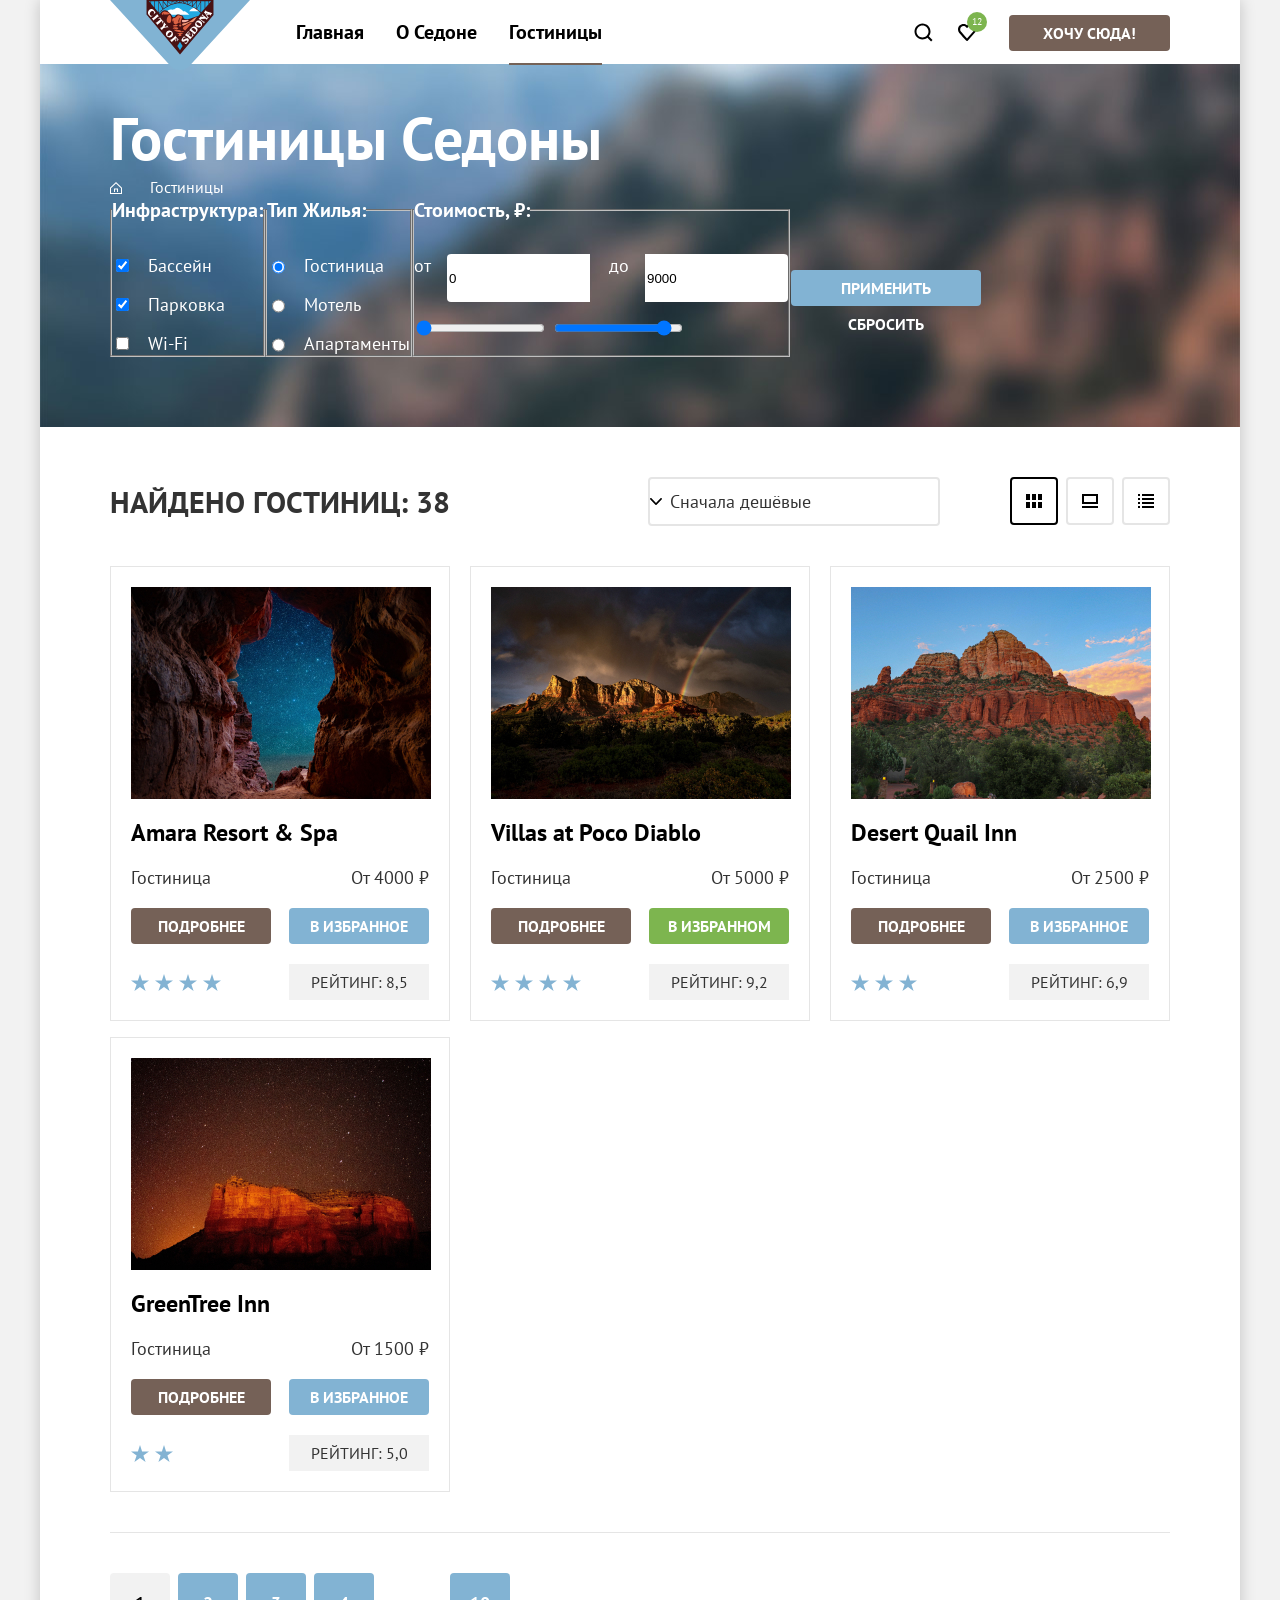
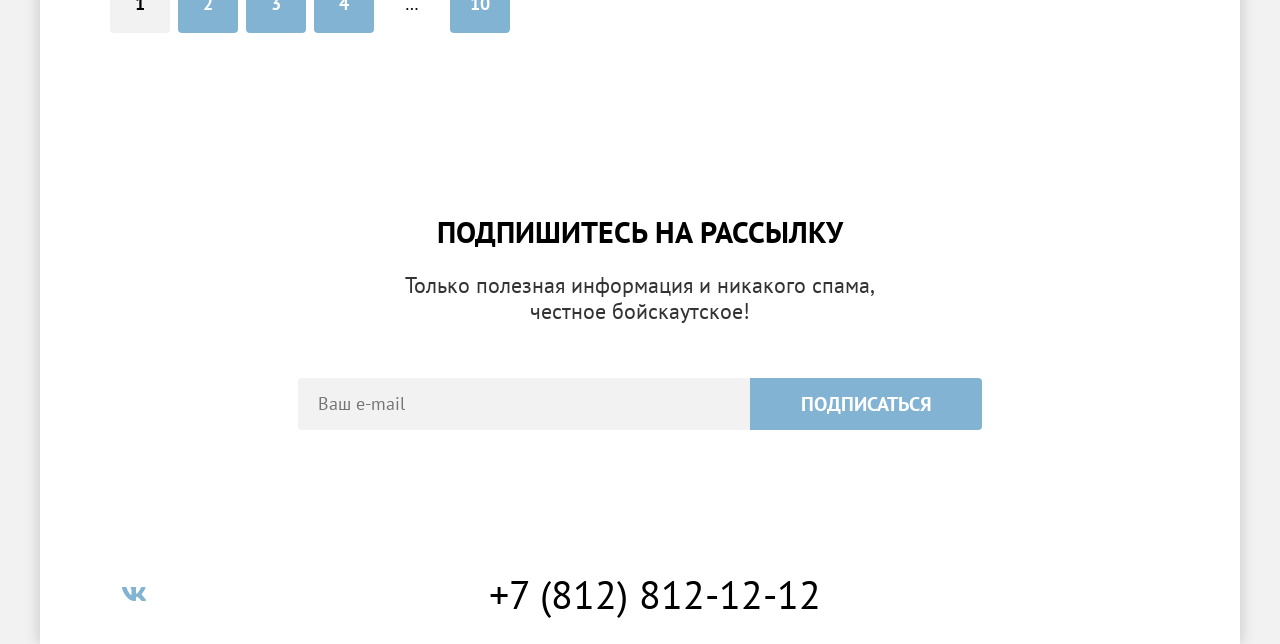
==== catalog.html @ 5dfb8a7b "feat(dialog): add dialog and button styles" ====
<!DOCTYPE html>
<html lang="ru">

  <head>
    <meta charset="utf-8">
    <title>HTML Academy: Седона. Гостиницы</title>
    <link rel="icon" sizes="32x32" href="favicon.ico">
    <link rel="stylesheet" href="styles/styles.css">
  </head>

  <body>

    <div class="page-wrapper">

      <header class="page-header">
        <a class="logo" href="index.html" aria-current="page">
          <img src="images/logos/logo-sedona.svg" alt="Логотип 'City of Sedona'" width="140" height="70">
        </a>

        <nav class="navigation">
          <ul class="navigation-menu-list">
            <li class="navigation-menu-item">
              <a class="navigation-menu-link" href="index.html" aria-current="page">Главная</a>
            </li>
            <li class="navigation-menu-item">
              <a class="navigation-menu-link" href="#">О Седоне</a>
            </li>
            <li class="navigation-menu-item">
              <a class="navigation-menu-link current" href="catalog.html">Гостиницы</a>
            </li>
          </ul>
          <ul class="navigation-controls-list">
            <li class="navigation-controls-item">
              <a class="navigation-controls-link search" href="#">
                <span class="visually-hidden">Поиск</span>
              </a>
            </li>
            <li class="navigation-controls-item">
              <a class="navigation-controls-link favorites" href="#">
                <span class="visually-hidden">Отелей в избранном:</span>
                <span class="icon-favorites-badge">12</span>
              </a>
            </li>
            <li class="navigation-controls-item">
              <a class="navigation-controls-link nav-button" href="#">Хочу сюда!</a>
            </li>
          </ul>
        </nav>

      </header>


      <main class="main">

        <header class="catalog-header">
          <h1 class="catalog-title">Гостиницы Седоны</h1>

          <ul class="breadcrumbs-list">
            <li class="breadcrumbs-item icon-home">
              <a class="breadcrumbs-link" href="index.html">
                <span class="visually-hidden">Главная</span>
              </a>
            </li>
            <li class="breadcrumbs-item">
              <a class="breadcrumbs-link current" aria-current="page">Гостиницы</a>
            </li>
          </ul>

          <section class="catalog-filters">
            <h2 class="visually-hidden">Список фильтров</h2>

            <form class="filter-form" action="https://echo.htmlacademy.ru/" method="get">

              <fieldset class="filter-group">
                <legend class="filter-title">Инфраструктура:</legend>

                <ul class="filter-list">
                  <li class="filter-item">
                    <label class="control">
                      <input class="control-input" type="checkbox" name="swimming-pool" checked>Бассейн
                    </label>
                  </li>
                  <li class="filter-item">
                    <label class="control">
                      <input class="control-input" type="checkbox" name="parking-area" checked>Парковка
                    </label>
                  </li>
                  <li class="filter-item">
                    <label class="control">
                      <input class="control-input" type="checkbox" name="wi-fi">Wi-Fi
                    </label>
                  </li>
                </ul>
              </fieldset>

              <fieldset class="filter-group">
                <legend class="filter-title">Тип Жилья:</legend>

                <ul class="filter-list">
                  <li class="filter-item">
                    <label class="control">
                      <input class="control-input" type="radio" name="type-of-housing" value="hotel" checked>Гостиница
                    </label>
                  </li>
                  <li class="filter-item">
                    <label class="control">
                      <input class="control-input" type="radio" name="type-of-housing" value="motel">Мотель
                    </label>
                  </li>
                  <li class="filter-item">
                    <label class="control">
                      <input class="control-input" type="radio" name="type-of-housing" value="apartments">Апартаменты
                    </label>
                  </li>
                </ul>
              </fieldset>

              <fieldset class="filter-group">
                <legend class="filter-title">Стоимость, ₽:</legend>

                <ul class="filter-list prices">
                  <li class="filter-item">
                    <label class="control">
                      от <input type="number" name="price-min" min="0" value="0" class="price-min">
                    </label>
                  </li>
                  <li class="filter-item">
                    <label class="control">
                      до <input type="number" name="price-max" value="9000" class="price-max">
                    </label>
                  </li>
                  <div class="filter-sliders-control">
                    <input id="fromSlider" type="range" value="0" min="0" max="10000" class="fromSlider" />
                    <input id="toSlider" type="range" value="9000" min="0" max="10000" />
                  </div>
                </ul>
              </fieldset>
              <div class="filter-button-container">
                <button class="submit button blue-button" type="submit">Применить</button>
                <button class="reset button" type="reset">Сбросить</button>
              </div>

            </form>
          </section>
        </header>

        <section class="catalog-filters-result">
          <div class="result-settings-wrapper">
            <h2 class="result-title">Найдено гостиниц: 38</h2>

            <div class="result-settings">
              <select name="result-sort" aria-label="Сортировка" class="result-sort">
                <option value="most-popular">Сначала популярные</option>
                <option value="low-price" selected>Сначала дешёвые</option>
                <option value="high-rating">Сначала высокого рейтинга</option>
              </select>
              <ul class="result-view-list">
                <li class="result-view-item">
                  <a href="catalog.html?view=tile" title="Вид плиткой" class="result-view-button icon-tile selected">
                    <span class="visually-hidden">Вид плиткой</span>
                  </a>
                </li>
                <li class="result-view-item">
                  <a href="catalog.html?view=card" title="Вид карточками" class="result-view-button icon-card">
                    <span class="visually-hidden">Вид карточками</span>
                  </a>
                </li>
                <li class="result-view-item">
                  <a href="catalog.html?view=list" title="Вид списком" class="result-view-button icon-list">
                    <span class="visually-hidden">Вид списком</span>
                  </a>
                </li>
              </ul>
            </div>
          </div>

          <ul class="result-list">
            <li class="result-item">
              <img class="item-image" src="images/catalog/catalog-amara-resort-and-spa.jpg"
                alt="Скалистая арка красного песчаника, в её проёме видно звёздное небо" width="300" height="212">
              <h3 class="item-name">Amara Resort & Spa</h3>

              <div class="item-details">
                <span class="type-of-housing">Гостиница</span>
                <span class="price">От 4000 ₽</span>
              </div>

              <div class="item-controls">
                <a class="details button brown-button" href="#">Подробнее</a>
                <button class="favorite button blue-button" type="button">В избранное</button>
              </div>

              <div class="item-rating">
                <div class="rating-stars">
                  <span class="visually-hidden">4 звезды</span>
                  <span class="icon-star"></span>
                  <span class="icon-star"></span>
                  <span class="icon-star"></span>
                  <span class="icon-star"></span>
                </div>
                <span class="rating-text">Рейтинг: 8,5</span>
              </div>
            </li>

            <li class="result-item">
              <img class="item-image" src="images/catalog/catalog-villas-at-poco-diablo.jpg"
                alt="Вдалеке, под грозовым небом с радугой, виден хребет из красного песчаника" width="300"
                height="212">
              <h3 class="item-name">Villas at Poco Diablo</h3>

              <div class="item-details">
                <span class="type-of-housing">Гостиница</span>
                <span class="price">От 5000 ₽</span>
              </div>

              <div class="item-controls">
                <a class="details button brown-button" href="#">Подробнее</a>
                <button class="favorite button is-added green-button" type="button">В избранном</button>
              </div>

              <div class="item-rating">
                <div class="rating-stars">
                  <span class="visually-hidden">4 звезды</span>
                  <span class="icon-star"></span>
                  <span class="icon-star"></span>
                  <span class="icon-star"></span>
                  <span class="icon-star"></span>
                </div>
                <span class="rating-text">Рейтинг: 9,2</span>
              </div>
            </li>

            <li class="result-item">
              <img class="item-image" src="images/catalog/catalog-desert-quail-inn.jpg"
                alt="Бьютт из красного песчаника на фоне голубого неба на закате, вид с зелёной территории отеля"
                width="300" height="212">
              <h3 class="item-name">Desert Quail Inn</h3>

              <div class="item-details">
                <span class="type-of-housing">Гостиница</span>
                <span class="price">От 2500 ₽</span>
              </div>

              <div class="item-controls">
                <a class="details button brown-button" href="#">Подробнее</a>
                <button class="favorite button blue-button" type="button">В избранное</button>
              </div>

              <div class="item-rating">
                <div class="rating-stars">
                  <span class="visually-hidden">3 звезды</span>
                  <span class="icon-star"></span>
                  <span class="icon-star"></span>
                  <span class="icon-star"></span>
                </div>
                <span class="rating-text">Рейтинг: 6,9</span>
              </div>
            </li>

            <li class="result-item">
              <img class="item-image" src="images/catalog/catalog-greentree-inn.jpg"
                alt="Подсвеченная тёплым светом скала-останец из красного песчаника на фоне звёздного неба" width="300"
                height="212">
              <h3 class="item-name">GreenTree Inn</h3>

              <div class="item-details">
                <span class="type-of-housing">Гостиница</span>
                <span class="price">От 1500 ₽</span>
              </div>

              <div class="item-controls">
                <a class="details button brown-button" href="#">Подробнее</a>
                <button class="favorite button blue-button" type="button">В избранное</button>
              </div>

              <div class="item-rating">
                <div class="rating-stars">
                  <span class="visually-hidden">2 звезды</span>
                  <span class="icon-star"></span>
                  <span class="icon-star"></span>
                </div>
                <span class="rating-text">Рейтинг: 5,0</span>
              </div>
            </li>

          </ul>

          <hr class="result-divider">

          <ul class="pagination-list">
            <li class="pagination-item">
              <a class="pagination-link current" aria-current="page">1</a>
            </li>
            <li class="pagination-item">
              <a class="pagination-link blue-button" href="#">2</a>
            </li>
            <li class="pagination-item">
              <a class="pagination-link blue-button" href="#">3</a>
            </li>
            <li class="pagination-item">
              <a class="pagination-link blue-button" href="#">4</a>
            </li>
            <li class="pagination-item">
              <a class="pagination-link gap">…</a>
            </li>
            <li class="pagination-item">
              <a class="pagination-link blue-button" href="#">10</a>
            </li>
          </ul>
        </section>

        <section class="message subscribe-section">
          <h2 class="message-title">Подпишитесь на рассылку</h2>
          <p class="message-description">Только полезная информация и никакого спама, <br>честное бойскаутское!
          </p>

          <form class="subscribe-form" action="https://echo.htmlacademy.ru/" method="post">
            <label class="visually-hidden" for="subscription-email">Укажите свой e-mail:</label>
            <input class="subscribe-input" type="email" id="subscription-email" name="user-email"
              placeholder="Ваш e-mail" required>
            <button class="subscribe button blue-button" type="submit">Подписаться</button>
          </form>
        </section>
      </main>


      <footer class="page-footer">

        <section class="footer-section">
          <h2 class="visually-hidden">Социальные сети</h2>
          <ul class="socials-list">
            <li class="socials-item">
              <a class="socials-link socials-vkontakte" href="https://vk.com/htmlacademy" target="_blank"
                rel="noopener noreferrer">
                <span class="visually-hidden">ВКонтакте</span>
              </a>
            </li>
            <li class="socials-item">
              <a class="socials-link socials-telegram" href="https://t.me/htmlacademy" target="_blank"
                rel="noopener noreferrer">
                <span class="visually-hidden">Telegram</span>
              </a>
            </li>
            <li class="socials-item">
              <a class="socials-link socials-youtube" href="https://www.youtube.com/user/htmlacademyru" target="_blank"
                rel="noopener noreferrer">
                <span class="visually-hidden">YouTube</span>
              </a>
            </li>
          </ul>
        </section>

        <section class="footer-section">
          <h2 class="visually-hidden">Телефон</h2>
          <a class="phone-link" href="tel:+78128121212">+7 (812) 812-12-12</a>
        </section>

        <section class="footer-section">
          <h2 class="visually-hidden">Разработчик сайта</h2>
          <a class="developer-link" href="https://htmlacademy.ru/intensive/htmlcss" target="_blank"
            rel="noopener noreferrer">
            <span class="visually-hidden">HTML Academy</span>
          </a>
        </section>
      </footer>

    </div>

  </body>

</html>
---- styles/styles.css ----
@font-face {
  font-family: "PT Sans";
  font-weight: 400;
  font-style: normal;
  src: url("../fonts/ptsans-400.woff2") format(woff2);
  font-display: swap;
}

@font-face {
  font-family: "PT Sans";
  font-weight: 700;
  font-style: normal;
  src: url("../fonts/ptsans-700.woff2") format(woff2);
  font-display: swap;
}

* {
  box-sizing: border-box;
}

.visually-hidden {
  position: absolute;
  width: 1px;
  height: 1px;
  margin: -1px;
  border: 0;
  padding: 0;
  white-space: nowrap;
  clip-path: inset(100%);
  clip: rect(0 0 0 0);
  overflow: hidden;
}

/* Common */

body {
  width: 100%;
  margin: 0;
  background-color: #f2f2f2;
  color: #333333;
  font-family: "PT Sans", "Arial", sans-serif;
  font-weight: 400;
  font-size: 18px;
  line-height: 21px;
}

.page-wrapper {
  width: 1200px;
  margin: 0 auto;
  background-color: #ffffff;
  box-shadow: 0 0 15px 0 #00000033;
}

.white {
  color: #ffffff;
}

ul {
  margin: 0;
  padding: 0;
  list-style: none;
}

a {
  color: #000000;
  text-decoration: none;
}

button {
  border: none;
  cursor: pointer;
}

.button {
  border-radius: 4px;
  padding-top: 8px;
  padding-bottom: 8px;
  font-family: "PT Sans", "Arial", sans-serif;
  color: #ffffff;
  font-size: 16px;
  line-height: 20px;
  font-weight: 700;
  text-transform: uppercase;
  text-align: center;
  vertical-align: middle;
  background-color: #756157;
}

/* Page Header */

.page-header {
  display: flex;
  justify-content: center;
  height: 64px;
  gap: 30px;
  padding: 0 70px;
}

.navigation {
  display: flex;
  width: 100%;
  justify-content: space-between;
}

.navigation-menu-list,
.navigation-controls-list {
  display: flex;
  flex-wrap: wrap;
  justify-content: center;
  align-items: center;
}

.navigation-menu-item {
  padding: 20px 16px;
}

.navigation-menu-link,
.navigation-controls-link {
  font-size: 20px;
  line-height: 24px;
  font-weight: 700;
}

.navigation-menu-link {
  position: relative;
  padding-bottom: 20px;
}

.navigation-menu-link.current::after {
  content: "";
  position: absolute;
  left: 0;
  right: 0;
  bottom: 0;
  height: 2px;
  background: #756257;
}

.search {
  display: flex;
  background: url("../images/icons/search.svg") no-repeat center;
  background-size: auto;
  width: 44px;
  height: 64px;
}

.favorites {
  display: flex;
  background: url("../images/icons/favorites.svg") no-repeat center;
  background-size: auto;
  width: 44px;
  height: 64px;
}

.icon-favorites-badge {
  display: flex;
  justify-content: center;
  align-items: center;
  position: relative;
  left: 10px;
  bottom: 10px;
  background-color: #7db54f;
  border-radius: 50% 50%;
  padding: 5px;
  margin: auto;
  color: #ffffff;
  font-weight: 400;
  font-size: 10px;
  line-height: 10px;
}

.nav-button {
  font-family: "PT Sans", "Arial", sans-serif;
  text-transform: uppercase;
  color: #ffffff;
  font-weight: 700;
  font-size: 16px;
  line-height: 20px;
  padding: 8px 34px;
  margin-left: 20px;
  border-radius: 4px;
  background-color: #756157;
}

/* Hero */

.hero-block {
  background-color: #bdbdbd;
  background-image:
    url("../images/index/ornament.svg"),
    url("../images/index/index-background.jpg");
  background-repeat: no-repeat;
  background-position: bottom, top;
  background-size:
    100% auto,
    cover;
  padding: 51px 371px 82px;
}

/* Message */

.message {
  text-align: center;
}

.message-title {
  color: #000000;
  text-transform: uppercase;
  font-weight: 700;
  font-size: 30px;
  line-height: 36px;
  margin-bottom: 20px;
}

.message-title.white {
  color: #ffffff;
}

.message-description {
  font-size: 22px;
  line-height: 26px;
}

.message-description:not(:last-child) {
  margin-bottom: 54px;
}

.intro-section {
  padding-top: 69px;
  padding-bottom: 69px;
}

.invitation-section {
  padding-top: 64px;
  padding-bottom: 64px;
}

.interested-section {
  padding-top: 96px;
  padding-bottom: 96px;
}

.subscribe-section {
  padding-top: 96px;
  padding-left: 258px;
  padding-right: 258px;
  padding-bottom: 104px;
}

.subscribe-section.white {
  background: #bdbdbd url("../images/index/subscribe.jpg") no-repeat center;
  background-size: cover;
}

.subscribe-form {
  display: flex;
}

.subscribe-input {
  background-color: #f2f2f2;
  font-family: "PT Sans", "Arial", sans-serif;
  font-weight: 400;
  font-size: 18px;
  line-height: 24px;
  vertical-align: middle;
  border-top-left-radius: 4px;
  border-bottom-left-radius: 4px;
  border-top-right-radius: 0;
  border-bottom-right-radius: 0;
  padding: 12px 20px;
  width: 452px;
  border: none;
}

.subscribe.button {
  background-color: #82b3d3;
  font-size: 20px;
  line-height: 36px;
  padding-left: 50px;
  padding-right: 50px;
  border-top-left-radius: 0;
  border-bottom-left-radius: 0;
  width: 232px;
}

.message.button {
  font-size: 20px;
  line-height: 36px;
  padding-left: 50px;
  padding-right: 50px;
  width: 376px;
}

/* Advantages */

.advantages-list {
  display: grid;
  grid-template-columns: 1fr 1fr 1fr;
  grid-auto-rows: 385px;
}

.advantages-item {
  display: flex;
  flex-direction: column;
  justify-content: center;
  align-items: center;
  text-align: center;
  gap: 30px;
}

.advantages-item:nth-child(odd) {
  background-color: #83b3d31f;
}

.advantages-item:nth-child(even) {
  background-color: #83b3d333;
}

.advantages-item:first-child,
.advantages-item:last-child {
  background-color: #82b3d3;
}

.advantages-picture {
  grid-column: span 2;
}

.advantages-title {
  color: #000000;
  text-transform: uppercase;
  font-weight: 700;
  font-size: 24px;
  line-height: 28px;
  margin: 0;
}

.advantages-title.white {
  color: #ffffff;
}

.advantages-description {
  margin: 0;
}

.advantages-divider {
  width: 60px;
  margin: 0;
  border: 1px solid #0000004d;
}

.advantages-item:first-child > .advantages-divider,
.advantages-item:last-child > .advantages-divider {
  border: 1px solid #ffffff4d;
}

/* Services */

.services-list {
  display: flex;
}

.services-item {
  display: flex;
  flex-direction: column;
  justify-content: flex-end;
  text-align: center;
  width: 400px;
  height: 385px;
  padding: 80px 0;
  gap: 30px;
}

.services-item:nth-child(odd) {
  background-color: #83b3d31f;
}

.services-title {
  color: #000000;
  text-transform: uppercase;
  font-size: 24px;
  line-height: 28px;
  margin: 0;
}

.services-description {
  margin: 0;
}

.icon-house {
  background: url("../images/icons/house.svg") no-repeat center 80px;
}

.icon-food {
  background: url("../images/icons/food.svg") no-repeat center 80px;
}

.icon-gift {
  background: url("../images/icons/gift.svg") no-repeat center 80px;
}

/* Dialog */

dialog::backdrop {
  background-color: #f2f2f2cc;
}

.search-dialog {
  padding: 64px 70px;
  border: none;
  border-radius: 30px;
  box-shadow: 0 25px 50px 0 #00000026;
  width: 717px;
}

.search-dialog-header {
  display: flex;
  justify-content: space-between;
  margin-bottom: 64px;
}

.dialog-title {
  font-size: 30px;
  line-height: 36px;
  text-transform: uppercase;
  margin: 0;
}

.close-button {
  border-radius: 50%;
  width: 52px;
  height: 52px;
  position: absolute;
  top: 64px;
  right: 50px;
  border: none;
  background-color: #f2f2f2;
  background-image: url("../images/icons/close.svg");
  background-repeat: no-repeat;
  background-position: center;
}

.search-dialog-form {
  display: grid;
  grid-template-columns: 1fr 1fr 1fr 1fr;
  row-gap: 23px;
  width: 577px;
}

.search-dialog-label {
  font-weight: 700;
  font-size: 20px;
  line-height: 24px;
  text-transform: capitalize;
  height: 48px;
  display: flex;
  align-items: center;
}

.search-dialog-container-long {
  grid-column: span 3;
}

.search-dialog-input-date {
  width: 100%;
  background-image: url("../images/icons/calendar.svg");
  background-repeat: no-repeat;
  background-position: right 22px center;
  background-size: 20px 20px;
  border-radius: 4px;
  padding: 12px 20px;
}

.search-dialog-input {
  height: 48px;
  background-color: #f2f2f2;
  border: none;
  font-weight: 700;
  font-size: 18px;
}

.search-dialog-input:hover,
.search-dialog-input:focus {
  background-color: #e5e5e5;
}

.search-dialog-input:focus {
  outline: solid 3px #83b3d3;
}

.search-dialog-input-number {
  width: 31px;
  padding-left: 4px;
  padding-right: 4px;
  text-align: center;
  appearance: textfield;
  -moz-appearance: textfield;
  z-index: 1;
}

/* Chrome, Safari, Edge, Opera */
.search-dialog-input-number::-webkit-outer-spin-button,
.search-dialog-input-number::-webkit-inner-spin-button {
  -webkit-appearance: none;
  margin: 0;
}

.input-number-container {
  display: flex;
  width: 111px;
}

.minus-button,
.plus-button {
  background-color: #f2f2f2;
  height: 48px;
  width: 40px;
  padding: 0;
}

.minus-button {
  border-radius: 4px 0 0 4px;
  background-image: url("../images/icons/minus.svg");
  background-repeat: no-repeat;
  background-position: center;
}

.plus-button {
  border-radius: 0 4px 4px 0;
  background-image: url("../images/icons/plus.svg");
  background-repeat: no-repeat;
  background-position: center;
}

.dialog-message {
  font-weight: 400;
  font-size: 16px;
  line-height: 21px;
  margin: 4px 0 0 0;
  padding: 0 20px;
}

.dialog-message.error {
  color: #ff5757;
}

.dialog-message.info {
  color: #333333;
}

.children-container {
  grid-column: span 2;
  display: flex;
  justify-content: end;
  gap: 46px;
}

.children-label-container {
  display: flex;
  align-items: center;
  gap: 10px;
}

.icon-info {
  background-color: #83b3d3;
  background-image: url("../images/icons/info.svg");
  background-repeat: no-repeat;
  background-position: center;
  width: 26px;
  height: 26px;
  display: inline-block;
  border-radius: 50%;
  position: relative;
}

.children-tooltip {
  visibility: hidden;
  width: 256px;
  background-color: #333333;
  color: white;
  font-weight: 400;
  font-size: 16px;
  line-height: 20px;
  padding: 15px 18px 18px 22px;
  border-radius: 10px;
  position: absolute;
  top: 150%;
  left: 50%;
  margin-left: calc(-256px / 2);
  z-index: 2;
}

.children-tooltip::before {
  visibility: hidden;
  content: "";
  border: 9px solid transparent;
  border-bottom: 9px solid #333;
  position: absolute;
  top: -17px;
  left: 50%;
  transform: translate(-50%);
}

.icon-info:hover .children-tooltip,
.icon-info:hover .children-tooltip::before,
.icon-info:focus .children-tooltip,
.icon-info:focus .children-tooltip::before {
  visibility: visible;
}

.search-dialog-submit {
  grid-column: span 4;
  background-color: #83b3d3;
  color: white;
  border-radius: 10px;
  padding: 18px 0;
  text-transform: uppercase;
  font-size: 20px;
  font-weight: 700;
  margin-top: calc(48px - 23px);
}

/* Catalog Header (Filters) */

.catalog-header {
  background-color: #bdbdbd;
  background-image: url("../images/catalog/catalog-background.jpg");
  background-repeat: no-repeat;
  background-position: center;
  background-size: cover;
  color: #ffffff;
  text-align: left;
  padding: 35px 70px 70px 70px;
}

.catalog-title {
  font-weight: 700;
  font-size: 60px;
  line-height: 78px;
  margin: 0;
}

.breadcrumbs-list {
  /* position: relative; */
  display: flex;
  flex-wrap: wrap;
  align-items: center;
  font-weight: 400;
  font-size: 16px;
  line-height: 21px;
}

.breadcrumbs-item:not(:first-child) {
  padding: 0 28px;
}

/* .breadcrumbs-item:last-child::after {
  content: "";
  display: block;
  position: absolute;
  top: 4px;
  right: -15px;
  width: 8px;
  height: 21px;
} */

.breadcrumbs-link {
  color: #ffffff;
}

.icon-home {
  display: flex;
  background-image: url("../images/icons/home.svg");
  background-repeat: no-repeat;
  background-size: auto;
  width: 12px;
  height: 12px;
}

.filter-form {
  display: flex;
  width: 100%;
}

.filter-group {
  padding: 0;
  margin: 0;
}

.filter-title {
  padding: 0;
}

.filter-list {
  display: grid;
  gap: 16px;
}

.control {
  display: flex;
  column-gap: 16px;
}

.filter-item {
  display: flex;
  column-gap: 16px;
}

.filter-list.prices {
  display: grid;
  grid-template-columns: 1fr 1fr;
}

.filter-sliders-control {
  grid-column: span 2;
}

.price-min,
.price-max {
  height: 48px;
  width: 143px;
  background-color: white;
  border: none;
}

.price-min {
  border-radius: 4px 0 0 4px;
}

.price-max {
  border-radius: 0 4px 4px 0;
}

.filter-title {
  font-weight: 700;
  font-size: 20px;
  line-height: 24px;
  margin-bottom: 32px;
}

.filter-item {
  font-size: 18px;
  line-height: 23px;
}

.filter-button-container {
  display: flex;
  flex-direction: column;
  justify-content: center;
  align-items: center;
  padding: 56px 0 0 0;
}

.submit.button {
  background-color: #82b3d3;
  padding-left: 50px;
  padding-right: 50px;
}

.reset.button {
  background-color: transparent;
  padding-left: 57.5px;
  padding-right: 57.5px;
}

/* Catalog Items (Filter Results) */

.catalog-filters-result {
  display: flex;
  flex-direction: column;
  gap: 40px;
  padding: 50px 70px 60px;
}

.result-settings-wrapper {
  display: flex;
  width: 100%;
  height: 49px;
  justify-content: space-between;
  align-items: center;
}

.result-settings {
  display: flex;
}

.result-sort {
  color: #333333;
  font-family: "PT Sans", "Arial", sans-serif;
  font-weight: 400;
  font-size: 18px;
  line-height: 21px;
  border: 2px solid #e5e5e5;
  border-radius: 4px;
  padding: 0 20px;
  width: 292px;
  height: 49px;
  appearance: none;
  background-color: white;
  background-image: url("../images/icons/arrow-down.svg");
  background-repeat: no-repeat;
  background-position-x: right 20px;
  background-position-y: center;
  cursor: pointer;
}

.result-list {
  display: flex;
  flex-wrap: wrap;
  justify-content: space-between;
  gap: 16px;
}

.result-item {
  display: flex;
  flex-direction: column;
  width: 340px;
  border: solid 1px #e5e5e5;
  padding: 20px;
  gap: 20px;
}

.item-name {
  color: #000000;
  font-weight: 700;
  font-size: 24px;
  line-height: 28px;
  margin: 0;
}

.item-details,
.item-controls,
.item-rating {
  display: flex;
  justify-content: space-between;
  align-items: center;
  width: 100%;
}

.result-title {
  font-size: 30px;
  font-weight: 700;
  line-height: 36px;
  margin: 0;
  text-transform: uppercase;
}

.rating-stars {
  display: flex;
  gap: 6px;
}

.icon-star {
  background-image: url("../images/icons/star.svg");
  background-repeat: no-repeat;
  background-position: center;
  height: 17px;
  width: 18px;
  display: inline-block;
}

.result-view-list {
  display: flex;
  margin-left: 70px;
  gap: 8px;
}

.result-view-button {
  width: 48px;
  height: 48px;
  display: flex;
  justify-content: center;
  align-items: center;
  border: solid 2px #e5e5e5;
  border-radius: 4px;
}

.result-view-button.selected {
  border-color: #000000;
}

.icon-tile {
  background: url("../images/icons/tile.svg") no-repeat center;
}

.icon-card {
  background: url("../images/icons/card.svg") no-repeat center;
}

.icon-list {
  background: url("../images/icons/list.svg") no-repeat center;
}

.details.button,
.favorite.button,
.rating-text {
  font-size: 16px;
  line-height: 20px;
  width: 140px;
}

.favorite.button {
  background-color: #82b3d3;
}

.favorite.button.is-added {
  background-color: #7db54f;
}

.rating-text {
  text-transform: uppercase;
  background-color: #f2f2f2;
  text-align: center;
  padding: 8px 0;
}

.result-divider {
  width: 100%;
  height: 1px;
  margin: 0;
  border: none;
  background-color: #e5e5e5;
}

.pagination-list {
  display: flex;
  width: 100%;
}

.pagination-item {
  width: 60px;
  height: 60px;
  font-weight: 700;
}

.pagination-item:not(:first-child) {
  margin-left: 8px;
}

.pagination-link {
  width: 100%;
  height: 100%;
  border-radius: 4px;
  display: flex;
  align-items: center;
  justify-content: center;
  background-color: #82b3d3;
  color: white;
}

.pagination-link.current {
  background-color: #f2f2f2;
  color: #000000;
}

.pagination-link.gap {
  background-color: white;
  color: #000000;
  font-weight: 400;
}

/* Page Footer */

.page-footer {
  display: flex;
  justify-content: space-between;
  align-items: center;
  padding: 40px 70px 30px;
}

.footer-section {
  display: flex;
  justify-content: center;
  align-items: center;
}

.socials-list {
  display: flex;
  justify-content: center;
  align-items: center;
}

.socials-item {
  display: flex;
  justify-content: center;
  align-items: center;
}

.socials-link {
  display: flex;
  width: 48px;
  height: 40px;
  background-repeat: no-repeat;
  background-position: center;
  background-size: auto;
}

.socials-vkontakte {
  background-image: url("../images/icons/vkontakte.svg");
}

.socials-telegram {
  background-image: url("../images/icons/telegram.svg");
}

.socials-youtube {
  background-image: url("../images/icons/youtube.svg");
}

.phone-link {
  font-size: 40px;
  line-height: 40px;
  text-transform: uppercase;
}

.developer-link {
  display: flex;
  width: 115px;
  height: 33px;
  background-image: url("../images/logos/htmlacademy.svg");
  background-repeat: no-repeat;
  background-position: center;
  background-size: auto;
}

/* State Styles */
.blue-button:not(:disabled):hover,
.blue-button:not(:disabled):focus,
.search-dialog-submit:not(:disabled):active {
  background-color: #68a2ca;
}

.brown-button:not(:disabled):hover,
.brown-button:not(:disabled):focus {
  background-color: #615048;
}

.green-button:not(:disabled):hover,
.green-button:not(:disabled):focus {
  background-color: #6C9E42;
}

.blue-button:not(:disabled):active,
.brown-button:not(:disabled):active,
.green-button:not(:disabled):active  {
  color: rgba(255, 255, 255, 0.3);
}

.blue-button:disabled,
.brown-button:disabled,
.green-button:disabled {
  color: rgba(255, 255, 255, 0.3);
  background-color: #E5E5E5;
}
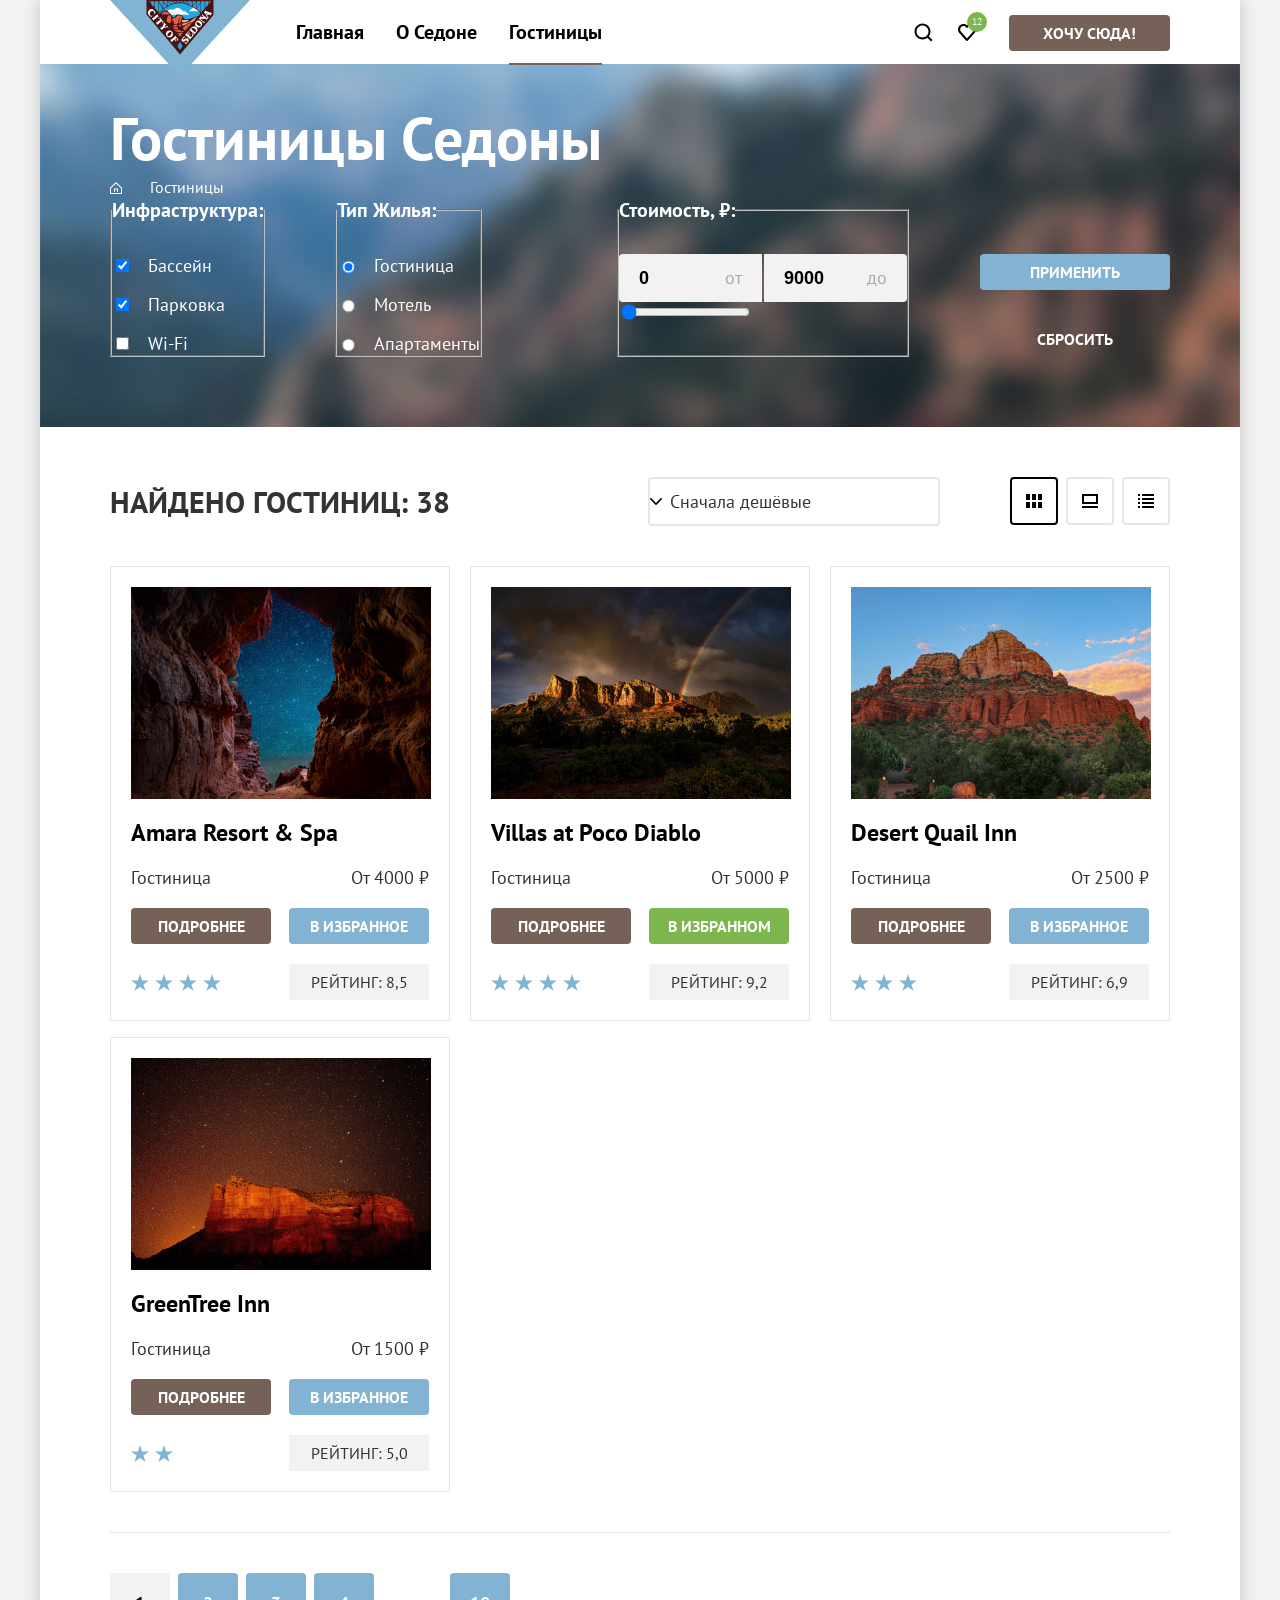
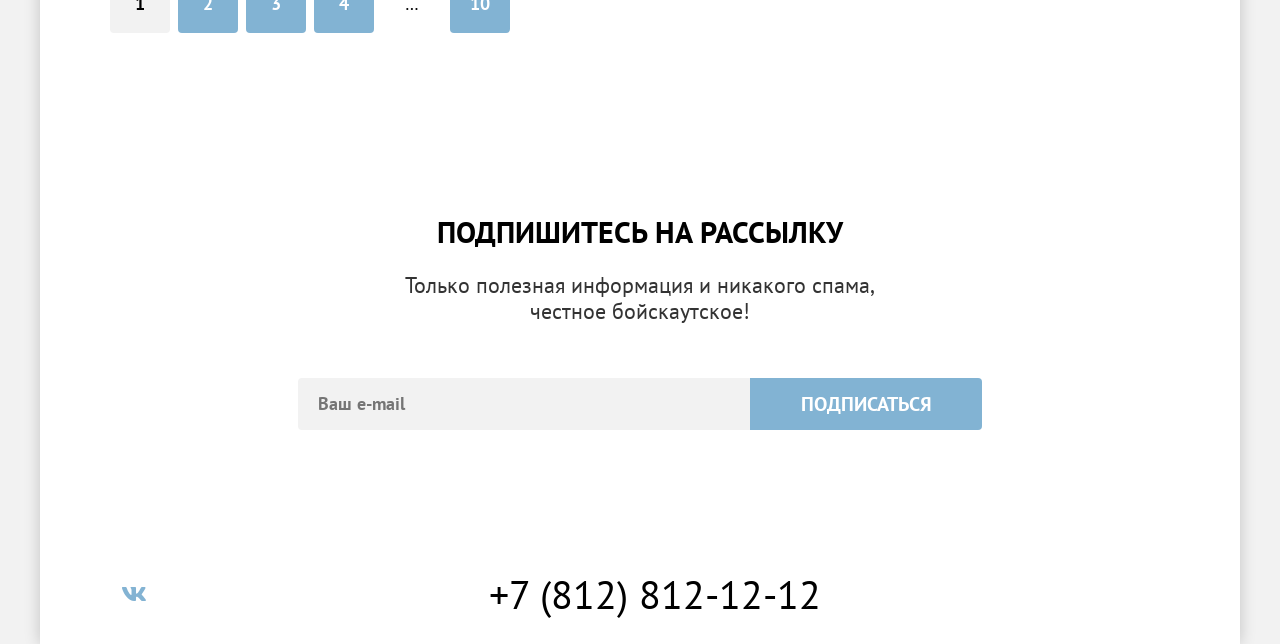
==== commit 49065703: "style(filter-form): add styles to filter form and inputs" ====
--- a/catalog.html
+++ b/catalog.html
@@ -42,7 +42,7 @@
               </a>
             </li>
             <li class="navigation-controls-item">
-              <a class="navigation-controls-link nav-button" href="#">Хочу сюда!</a>
+              <a class="navigation-controls-link nav-button brown-button" href="#">Хочу сюда!</a>
             </li>
           </ul>
         </nav>
@@ -70,76 +70,79 @@
             <h2 class="visually-hidden">Список фильтров</h2>
 
             <form class="filter-form" action="https://echo.htmlacademy.ru/" method="get">
-
-              <fieldset class="filter-group">
-                <legend class="filter-title">Инфраструктура:</legend>
-
-                <ul class="filter-list">
-                  <li class="filter-item">
-                    <label class="control">
-                      <input class="control-input" type="checkbox" name="swimming-pool" checked>Бассейн
-                    </label>
-                  </li>
-                  <li class="filter-item">
-                    <label class="control">
-                      <input class="control-input" type="checkbox" name="parking-area" checked>Парковка
-                    </label>
-                  </li>
-                  <li class="filter-item">
-                    <label class="control">
-                      <input class="control-input" type="checkbox" name="wi-fi">Wi-Fi
-                    </label>
-                  </li>
-                </ul>
-              </fieldset>
-
-              <fieldset class="filter-group">
-                <legend class="filter-title">Тип Жилья:</legend>
-
-                <ul class="filter-list">
-                  <li class="filter-item">
-                    <label class="control">
-                      <input class="control-input" type="radio" name="type-of-housing" value="hotel" checked>Гостиница
-                    </label>
-                  </li>
-                  <li class="filter-item">
-                    <label class="control">
-                      <input class="control-input" type="radio" name="type-of-housing" value="motel">Мотель
-                    </label>
-                  </li>
-                  <li class="filter-item">
-                    <label class="control">
-                      <input class="control-input" type="radio" name="type-of-housing" value="apartments">Апартаменты
-                    </label>
-                  </li>
-                </ul>
-              </fieldset>
-
-              <fieldset class="filter-group">
-                <legend class="filter-title">Стоимость, ₽:</legend>
-
-                <ul class="filter-list prices">
-                  <li class="filter-item">
-                    <label class="control">
-                      от <input type="number" name="price-min" min="0" value="0" class="price-min">
-                    </label>
-                  </li>
-                  <li class="filter-item">
-                    <label class="control">
-                      до <input type="number" name="price-max" value="9000" class="price-max">
-                    </label>
-                  </li>
-                  <div class="filter-sliders-control">
-                    <input id="fromSlider" type="range" value="0" min="0" max="10000" class="fromSlider" />
-                    <input id="toSlider" type="range" value="9000" min="0" max="10000" />
-                  </div>
-                </ul>
-              </fieldset>
-              <div class="filter-button-container">
-                <button class="submit button blue-button" type="submit">Применить</button>
-                <button class="reset button" type="reset">Сбросить</button>
-              </div>
-
+              <div class="filter-group-container">
+                <fieldset class="filter-group">
+                  <legend class="filter-title">Инфраструктура:</legend>
+
+                  <ul class="filter-list">
+                    <li class="filter-item">
+                      <label class="control">
+                        <input class="control-input" type="checkbox" name="swimming-pool" checked>Бассейн
+                      </label>
+                    </li>
+                    <li class="filter-item">
+                      <label class="control">
+                        <input class="control-input" type="checkbox" name="parking-area" checked>Парковка
+                      </label>
+                    </li>
+                    <li class="filter-item">
+                      <label class="control">
+                        <input class="control-input" type="checkbox" name="wi-fi">Wi-Fi
+                      </label>
+                    </li>
+                  </ul>
+                </fieldset>
+
+                <fieldset class="filter-group">
+                  <legend class="filter-title">Тип Жилья:</legend>
+
+                  <ul class="filter-list">
+                    <li class="filter-item">
+                      <label class="control">
+                        <input class="control-input" type="radio" name="type-of-housing" value="hotel" checked>Гостиница
+                      </label>
+                    </li>
+                    <li class="filter-item">
+                      <label class="control">
+                        <input class="control-input" type="radio" name="type-of-housing" value="motel">Мотель
+                      </label>
+                    </li>
+                    <li class="filter-item">
+                      <label class="control">
+                        <input class="control-input" type="radio" name="type-of-housing" value="apartments">Апартаменты
+                      </label>
+                    </li>
+                  </ul>
+                </fieldset>
+              </div>
+
+              <div class="filter-group-container">
+                <fieldset class="filter-group">
+                  <legend class="filter-title">Стоимость, ₽:</legend>
+
+                  <ul class="filter-list-prices">
+                    <li class="filter-item range-input-container">
+                      <label class="control range-label" for="price-min">
+                        от
+                      </label>
+                      <input type="number" name="price-min" min="0" value="0" class="price-min input-text input-number">
+                    </li>
+                    <li class="filter-item range-input-container">
+                      <label class="control range-label" for="price-max">
+                        до
+                      </label>
+                      <input type="number" name="price-max" value="9000" class="price-max input-text input-number">
+                    </li>
+                    <div class="filter-sliders-control">
+                      <input id="fromSlider" type="range" value="0" min="0" max="10000" class="fromSlider" />
+                    </div>
+                  </ul>
+                </fieldset>
+                <div class="filter-button-container">
+                  <button class="submit button blue-button" type="submit">Применить</button>
+                  <button class="reset button" type="reset">Сбросить</button>
+                </div>
+              </div>
             </form>
           </section>
         </header>
@@ -316,7 +319,7 @@
 
           <form class="subscribe-form" action="https://echo.htmlacademy.ru/" method="post">
             <label class="visually-hidden" for="subscription-email">Укажите свой e-mail:</label>
-            <input class="subscribe-input" type="email" id="subscription-email" name="user-email"
+            <input class="subscribe-input input-text" type="email" id="subscription-email" name="user-email"
               placeholder="Ваш e-mail" required>
             <button class="subscribe button blue-button" type="submit">Подписаться</button>
           </form>
--- a/styles/styles.css
+++ b/styles/styles.css
@@ -257,29 +257,23 @@
 }
 
 .subscribe-input {
-  background-color: #f2f2f2;
   font-family: "PT Sans", "Arial", sans-serif;
   font-weight: 400;
   font-size: 18px;
   line-height: 24px;
   vertical-align: middle;
-  border-top-left-radius: 4px;
-  border-bottom-left-radius: 4px;
-  border-top-right-radius: 0;
-  border-bottom-right-radius: 0;
+  border-radius: 4px 0 0 4px;
   padding: 12px 20px;
   width: 452px;
   border: none;
 }
 
 .subscribe.button {
-  background-color: #82b3d3;
   font-size: 20px;
   line-height: 36px;
   padding-left: 50px;
   padding-right: 50px;
-  border-top-left-radius: 0;
-  border-bottom-left-radius: 0;
+  border-radius: 0 4px 4px 0;
   width: 232px;
 }
 
@@ -478,30 +472,15 @@
   font-size: 18px;
 }
 
-.search-dialog-input:hover,
-.search-dialog-input:focus {
-  background-color: #e5e5e5;
-}
-
-.search-dialog-input:focus {
-  outline: solid 3px #83b3d3;
-}
-
 .search-dialog-input-number {
   width: 31px;
+  text-align: center;
+  z-index: 1;
+}
+
+.search-dialog-input-number.input-text {
   padding-left: 4px;
   padding-right: 4px;
-  text-align: center;
-  appearance: textfield;
-  -moz-appearance: textfield;
-  z-index: 1;
-}
-
-/* Chrome, Safari, Edge, Opera */
-.search-dialog-input-number::-webkit-outer-spin-button,
-.search-dialog-input-number::-webkit-inner-spin-button {
-  -webkit-appearance: none;
-  margin: 0;
 }
 
 .input-number-container {
@@ -678,7 +657,12 @@
 
 .filter-form {
   display: flex;
+  justify-content: space-between;
   width: 100%;
+}
+.filter-group-container {
+  display: flex;
+  gap: 70px;
 }
 
 .filter-group {
@@ -705,9 +689,10 @@
   column-gap: 16px;
 }
 
-.filter-list.prices {
+.filter-list-prices {
   display: grid;
   grid-template-columns: 1fr 1fr;
+  column-gap: 2px;
 }
 
 .filter-sliders-control {
@@ -742,6 +727,18 @@
   line-height: 23px;
 }
 
+.range-input-container {
+  position: relative;
+}
+
+.range-label {
+  position: absolute;
+  z-index: 1;
+  color: rgba(0, 0, 0, 0.3);
+  right: 20px;
+  transform: translateY(50%);
+}
+
 .filter-button-container {
   display: flex;
   flex-direction: column;
@@ -751,7 +748,6 @@
 }
 
 .submit.button {
-  background-color: #82b3d3;
   padding-left: 50px;
   padding-right: 50px;
 }
@@ -760,6 +756,7 @@
   background-color: transparent;
   padding-left: 57.5px;
   padding-right: 57.5px;
+  margin-top: auto;
 }
 
 /* Catalog Items (Filter Results) */
@@ -898,10 +895,6 @@
   width: 140px;
 }
 
-.favorite.button {
-  background-color: #82b3d3;
-}
-
 .favorite.button.is-added {
   background-color: #7db54f;
 }
@@ -943,8 +936,6 @@
   display: flex;
   align-items: center;
   justify-content: center;
-  background-color: #82b3d3;
-  color: white;
 }
 
 .pagination-link.current {
@@ -1022,7 +1013,12 @@
   background-size: auto;
 }
 
-/* State Styles */
+/* Button Styles */
+.blue-button {
+  background-color: #82b3d3;
+  color: white;
+}
+
 .blue-button:not(:disabled):hover,
 .blue-button:not(:disabled):focus,
 .search-dialog-submit:not(:disabled):active {
@@ -1036,12 +1032,12 @@
 
 .green-button:not(:disabled):hover,
 .green-button:not(:disabled):focus {
-  background-color: #6C9E42;
+  background-color: #6c9e42;
 }
 
 .blue-button:not(:disabled):active,
 .brown-button:not(:disabled):active,
-.green-button:not(:disabled):active  {
+.green-button:not(:disabled):active {
   color: rgba(255, 255, 255, 0.3);
 }
 
@@ -1049,5 +1045,35 @@
 .brown-button:disabled,
 .green-button:disabled {
   color: rgba(255, 255, 255, 0.3);
-  background-color: #E5E5E5;
-}
+  background-color: #e5e5e5;
+}
+
+/* Input Styles */
+.input-text {
+  background-color: #f2f2f2;
+  border: none;
+  font-weight: 700;
+  font-size: 18px;
+  padding: 12px 20px;
+}
+
+.input-text:hover {
+  background-color: #e5e5e5;
+}
+
+.input-text:focus {
+  background-color: #e5e5e5;
+  outline: solid 3px #83b3d3;
+}
+
+.input-number {
+  appearance: textfield;
+  -moz-appearance: textfield;
+}
+
+/* Chrome, Safari, Edge, Opera */
+.input-number::-webkit-outer-spin-button,
+.input-number::-webkit-inner-spin-button {
+  -webkit-appearance: none;
+  margin: 0;
+}
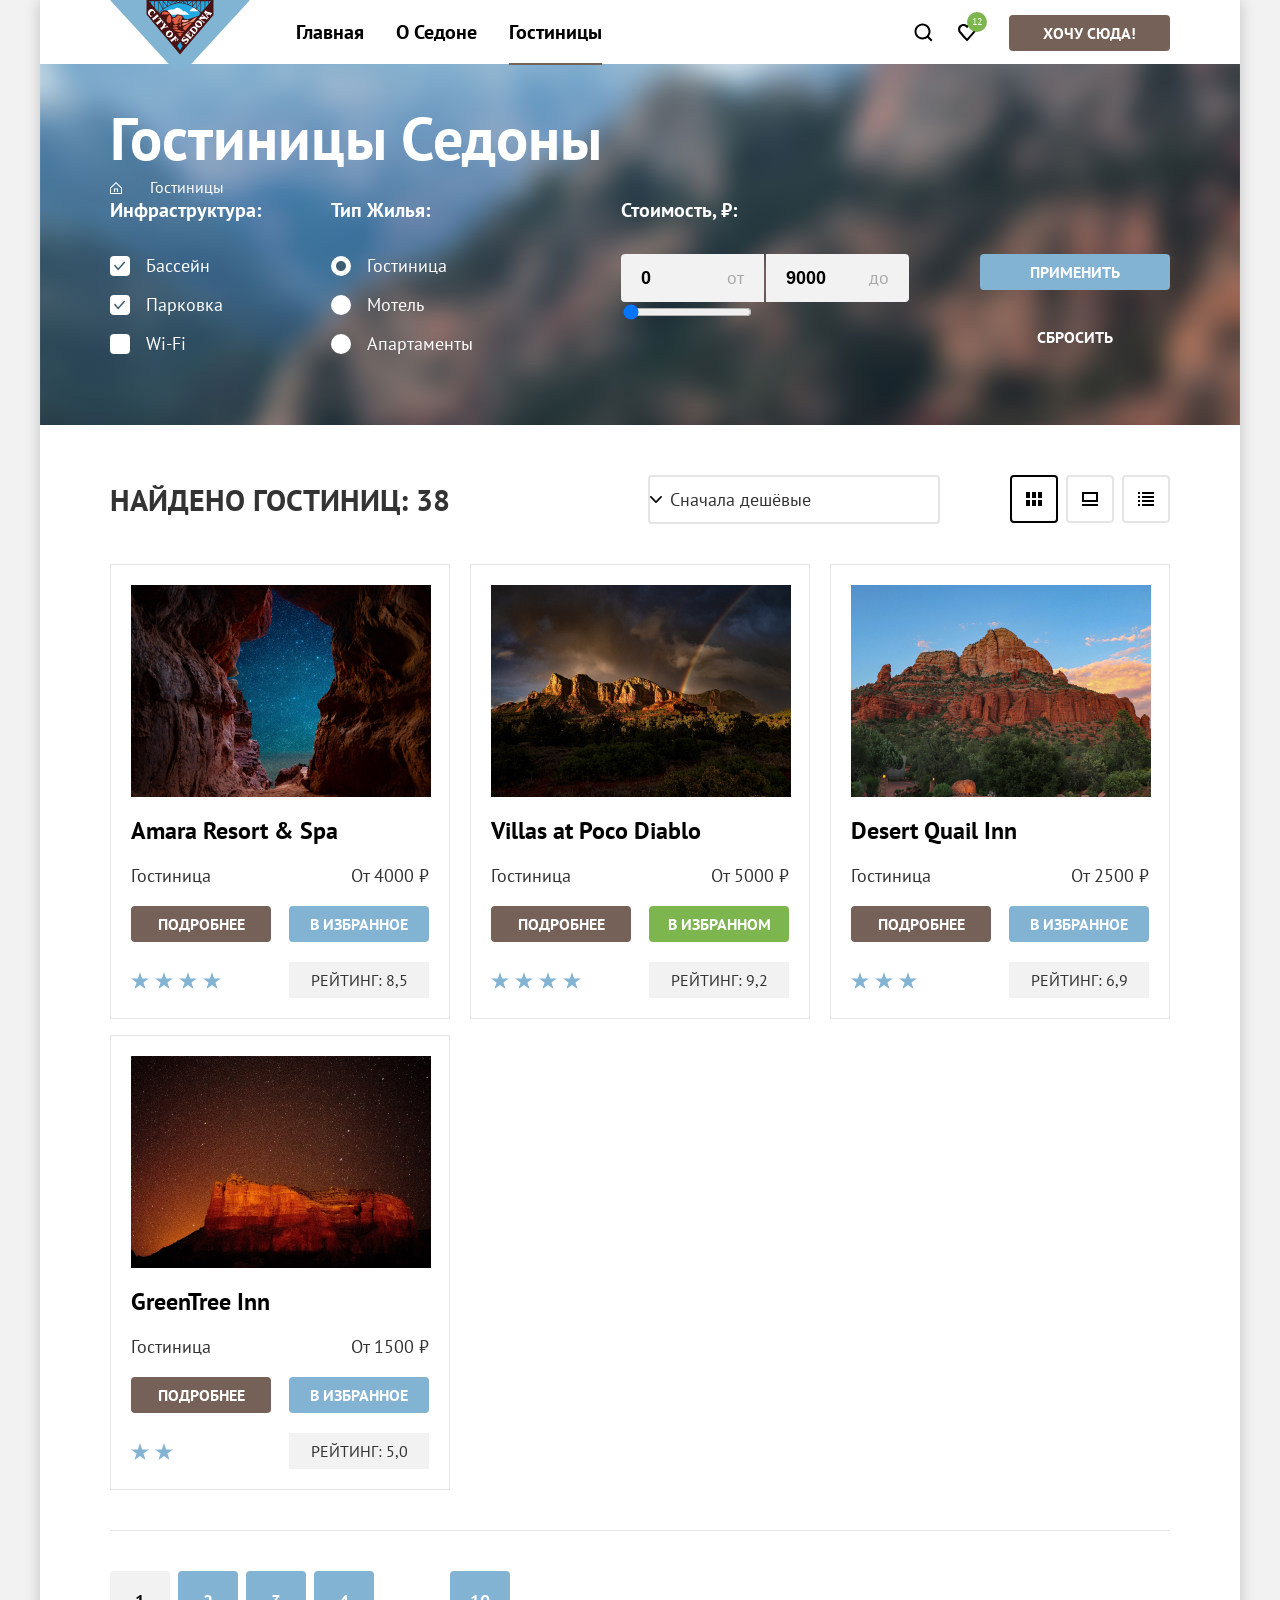
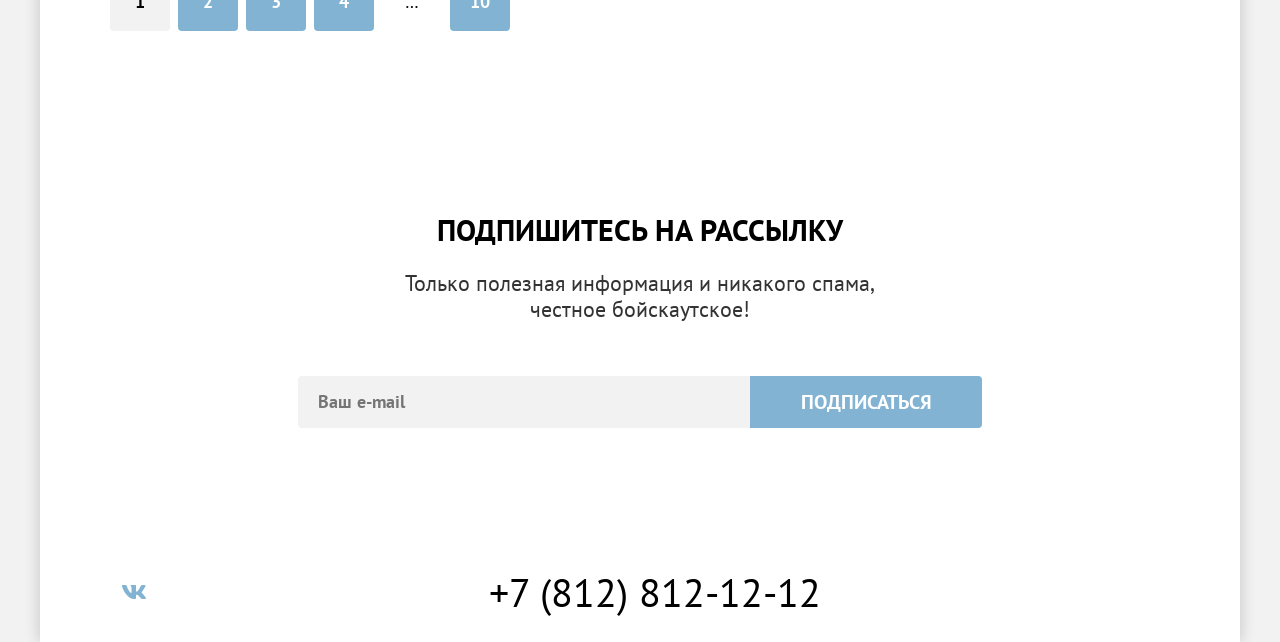
==== commit d284a3bd: "style(catalog-filters): improve control elements according to Figma design" ====
--- a/catalog.html
+++ b/catalog.html
@@ -77,17 +77,17 @@
                   <ul class="filter-list">
                     <li class="filter-item">
                       <label class="control">
-                        <input class="control-input" type="checkbox" name="swimming-pool" checked>Бассейн
-                      </label>
-                    </li>
-                    <li class="filter-item">
-                      <label class="control">
-                        <input class="control-input" type="checkbox" name="parking-area" checked>Парковка
-                      </label>
-                    </li>
-                    <li class="filter-item">
-                      <label class="control">
-                        <input class="control-input" type="checkbox" name="wi-fi">Wi-Fi
+                        <input class="control-input checkbox" type="checkbox" name="swimming-pool" checked>Бассейн
+                      </label>
+                    </li>
+                    <li class="filter-item">
+                      <label class="control">
+                        <input class="control-input checkbox" type="checkbox" name="parking-area" checked>Парковка
+                      </label>
+                    </li>
+                    <li class="filter-item">
+                      <label class="control">
+                        <input class="control-input checkbox" type="checkbox" name="wi-fi">Wi-Fi
                       </label>
                     </li>
                   </ul>
@@ -99,17 +99,17 @@
                   <ul class="filter-list">
                     <li class="filter-item">
                       <label class="control">
-                        <input class="control-input" type="radio" name="type-of-housing" value="hotel" checked>Гостиница
-                      </label>
-                    </li>
-                    <li class="filter-item">
-                      <label class="control">
-                        <input class="control-input" type="radio" name="type-of-housing" value="motel">Мотель
-                      </label>
-                    </li>
-                    <li class="filter-item">
-                      <label class="control">
-                        <input class="control-input" type="radio" name="type-of-housing" value="apartments">Апартаменты
+                        <input class="control-input radio" type="radio" name="type-of-housing" value="hotel" checked>Гостиница
+                      </label>
+                    </li>
+                    <li class="filter-item">
+                      <label class="control">
+                        <input class="control-input radio" type="radio" name="type-of-housing" value="motel">Мотель
+                      </label>
+                    </li>
+                    <li class="filter-item">
+                      <label class="control">
+                        <input class="control-input radio" type="radio" name="type-of-housing" value="apartments">Апартаменты
                       </label>
                     </li>
                   </ul>
--- a/styles/styles.css
+++ b/styles/styles.css
@@ -660,6 +660,7 @@
   justify-content: space-between;
   width: 100%;
 }
+
 .filter-group-container {
   display: flex;
   gap: 70px;
@@ -668,6 +669,7 @@
 .filter-group {
   padding: 0;
   margin: 0;
+  border: none;
 }
 
 .filter-title {
@@ -677,11 +679,59 @@
 .filter-list {
   display: grid;
   gap: 16px;
+  margin: 0;
+  padding: 0;
 }
 
 .control {
   display: flex;
+  align-items: center;
   column-gap: 16px;
+  cursor: pointer;
+}
+
+.control:hover {
+  opacity: 0.6;
+}
+
+.control:active {
+  opacity: 0.3;
+}
+
+.control-input {
+  appearance: none;
+  background-color: white;
+  width: 20px;
+  height: 20px;
+  margin: 0;
+}
+
+.control-input:focus-visible {
+  outline: 3px solid #83b3d3;
+}
+
+.control-input.checkbox {
+  border-radius: 4px;
+}
+
+.control-input.checkbox:checked {
+  background-color: white;
+  background-image: url("../images/icons/checkmark.svg");
+  background-repeat: no-repeat;
+  background-position: center;
+  background-size: 12px 10px;
+}
+
+.control-input.radio {
+  border-radius: 50% 50%;
+}
+
+.control-input.radio:checked {
+  background-color: white;
+  background-image: url("../images/icons/radio.svg");
+  background-repeat: no-repeat;
+  background-position: center;
+  background-size: 10px 10px;
 }
 
 .filter-item {
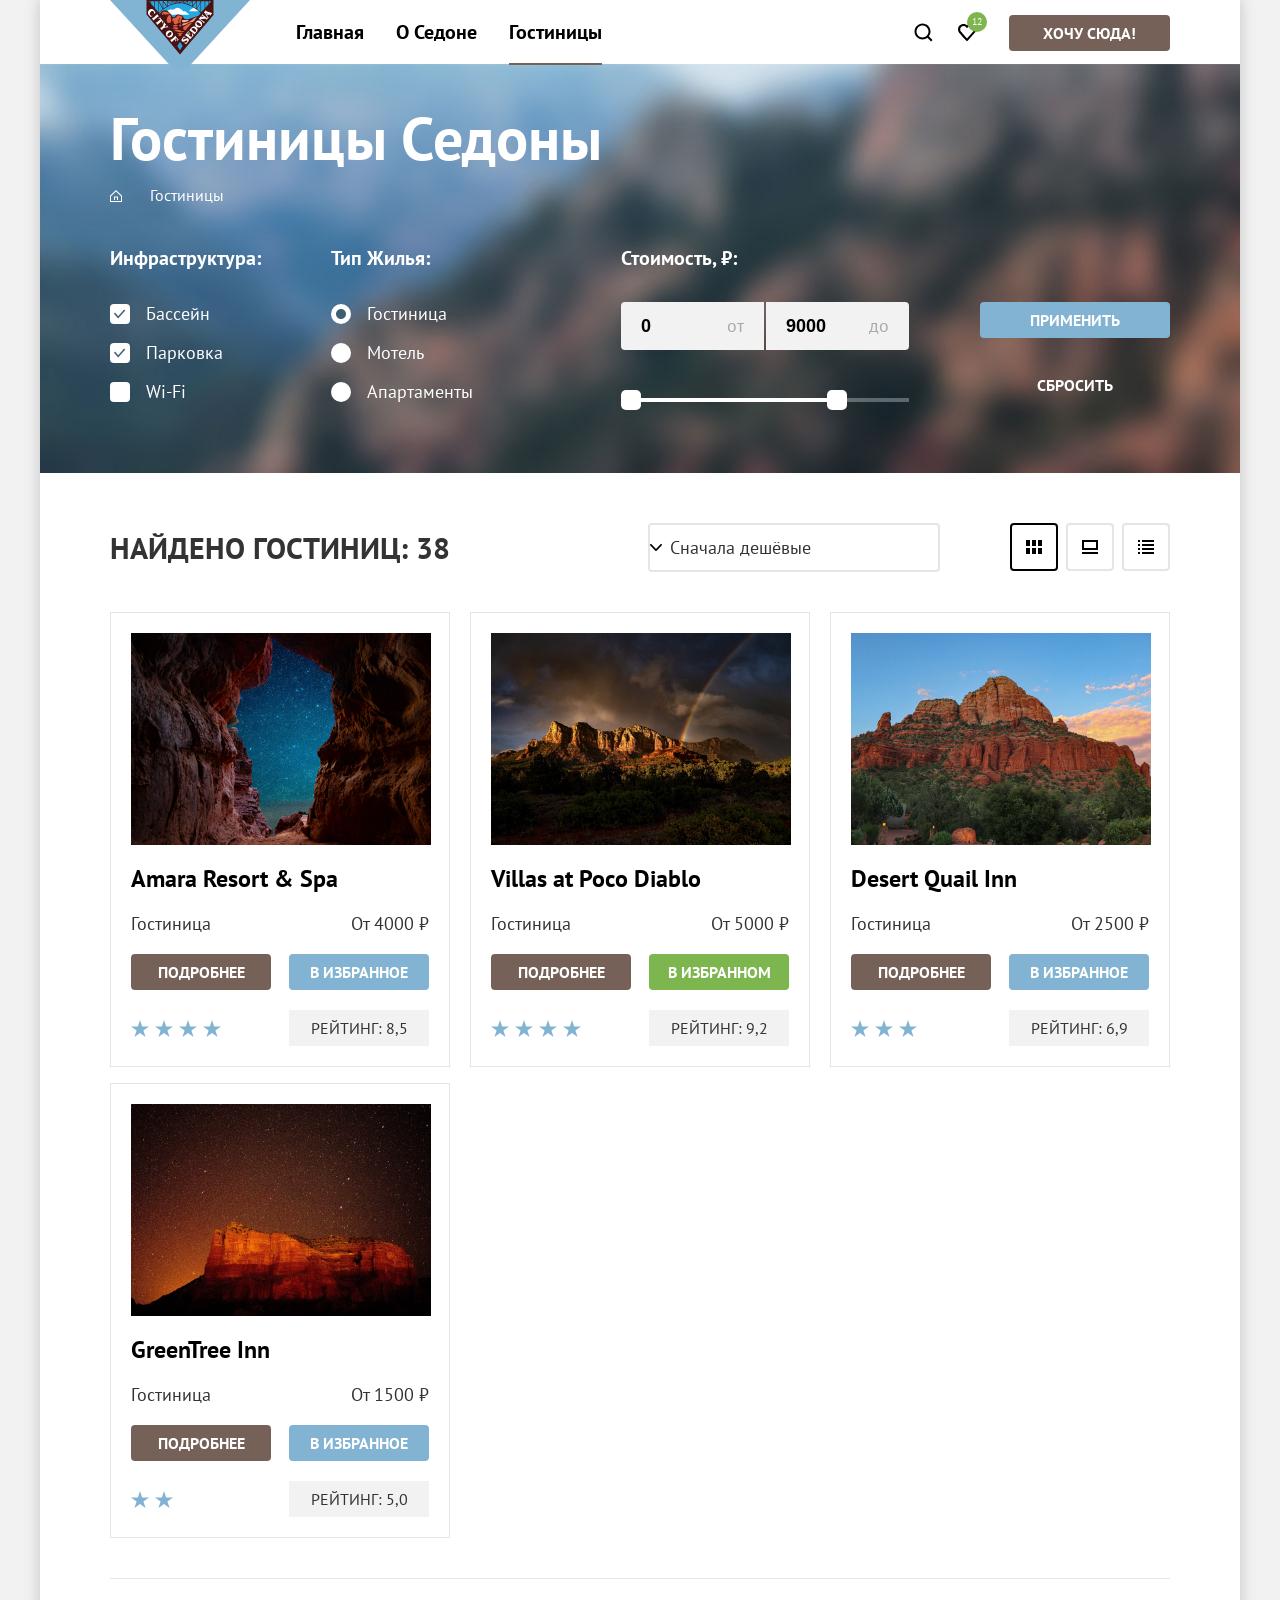
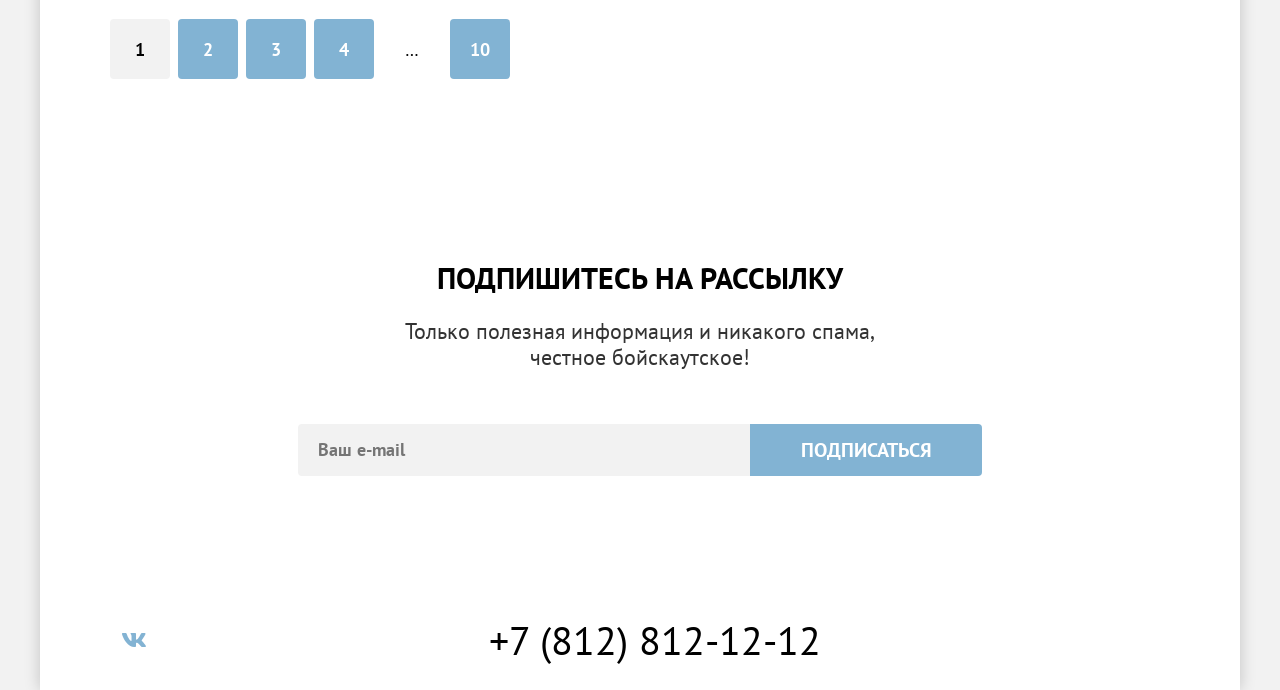
==== commit 49dcbf07: "feat(slider): add slider" ====
--- a/catalog.html
+++ b/catalog.html
@@ -99,7 +99,8 @@
                   <ul class="filter-list">
                     <li class="filter-item">
                       <label class="control">
-                        <input class="control-input radio" type="radio" name="type-of-housing" value="hotel" checked>Гостиница
+                        <input class="control-input radio" type="radio" name="type-of-housing" value="hotel"
+                          checked>Гостиница
                       </label>
                     </li>
                     <li class="filter-item">
@@ -109,7 +110,8 @@
                     </li>
                     <li class="filter-item">
                       <label class="control">
-                        <input class="control-input radio" type="radio" name="type-of-housing" value="apartments">Апартаменты
+                        <input class="control-input radio" type="radio" name="type-of-housing"
+                          value="apartments">Апартаменты
                       </label>
                     </li>
                   </ul>
@@ -133,9 +135,16 @@
                       </label>
                       <input type="number" name="price-max" value="9000" class="price-max input-text input-number">
                     </li>
-                    <div class="filter-sliders-control">
-                      <input id="fromSlider" type="range" value="0" min="0" max="10000" class="fromSlider" />
-                    </div>
+                    <li class="filter-slider-control">
+                      <div class="range-background"></div>
+                      <div class="range-background-active"></div>
+                      <button class="range-button button-min" type="button">
+                        <span class="visually-hidden">Установить минимальную стоимость</span>
+                      </button>
+                      <button class="range-button button-max" type="button">
+                        <span class="visually-hidden">Установить максимальную стоимость</span>
+                      </button>
+                    </li>
                   </ul>
                 </fieldset>
                 <div class="filter-button-container">
--- a/styles/styles.css
+++ b/styles/styles.css
@@ -616,16 +616,17 @@
   font-size: 60px;
   line-height: 78px;
   margin: 0;
+  margin-bottom: 8px;
 }
 
 .breadcrumbs-list {
-  /* position: relative; */
   display: flex;
   flex-wrap: wrap;
   align-items: center;
   font-weight: 400;
   font-size: 16px;
   line-height: 21px;
+  margin-bottom: 40px;
 }
 
 .breadcrumbs-item:not(:first-child) {
@@ -686,7 +687,7 @@
 .control {
   display: flex;
   align-items: center;
-  column-gap: 16px;
+  gap: 16px;
   cursor: pointer;
 }
 
@@ -704,6 +705,7 @@
   width: 20px;
   height: 20px;
   margin: 0;
+  flex-shrink: 0;
 }
 
 .control-input:focus-visible {
@@ -715,7 +717,6 @@
 }
 
 .control-input.checkbox:checked {
-  background-color: white;
   background-image: url("../images/icons/checkmark.svg");
   background-repeat: no-repeat;
   background-position: center;
@@ -727,7 +728,6 @@
 }
 
 .control-input.radio:checked {
-  background-color: white;
   background-image: url("../images/icons/radio.svg");
   background-repeat: no-repeat;
   background-position: center;
@@ -740,13 +740,54 @@
 }
 
 .filter-list-prices {
+  position: relative;
   display: grid;
   grid-template-columns: 1fr 1fr;
   column-gap: 2px;
 }
 
-.filter-sliders-control {
+.filter-slider-control {
+  position: relative;
   grid-column: span 2;
+  height: 20px;
+}
+
+.range-background {
+  position: absolute;
+  width: 100%;
+  height: 4px;
+  background-color: #ffffff4d;
+  top: 48px;
+}
+
+.range-background-active {
+  position: absolute;
+  background-color: #ffffff;
+  width: 226px;
+  height: 4px;
+  top: 48px;
+}
+
+.range-button {
+  position: absolute;
+  width: 20px;
+  height: 20px;
+  border-radius: 5px;
+  background-color: #ffffff;
+  top: 40px;
+}
+
+.range-button:hover{
+  background-color: #e5e5e5;
+}
+
+.range-button:focus {
+  background-color: #e5e5e5;
+  outline: solid 3px #83b3d3;
+}
+
+.range-button.button-max {
+  left: 206px
 }
 
 .price-min,
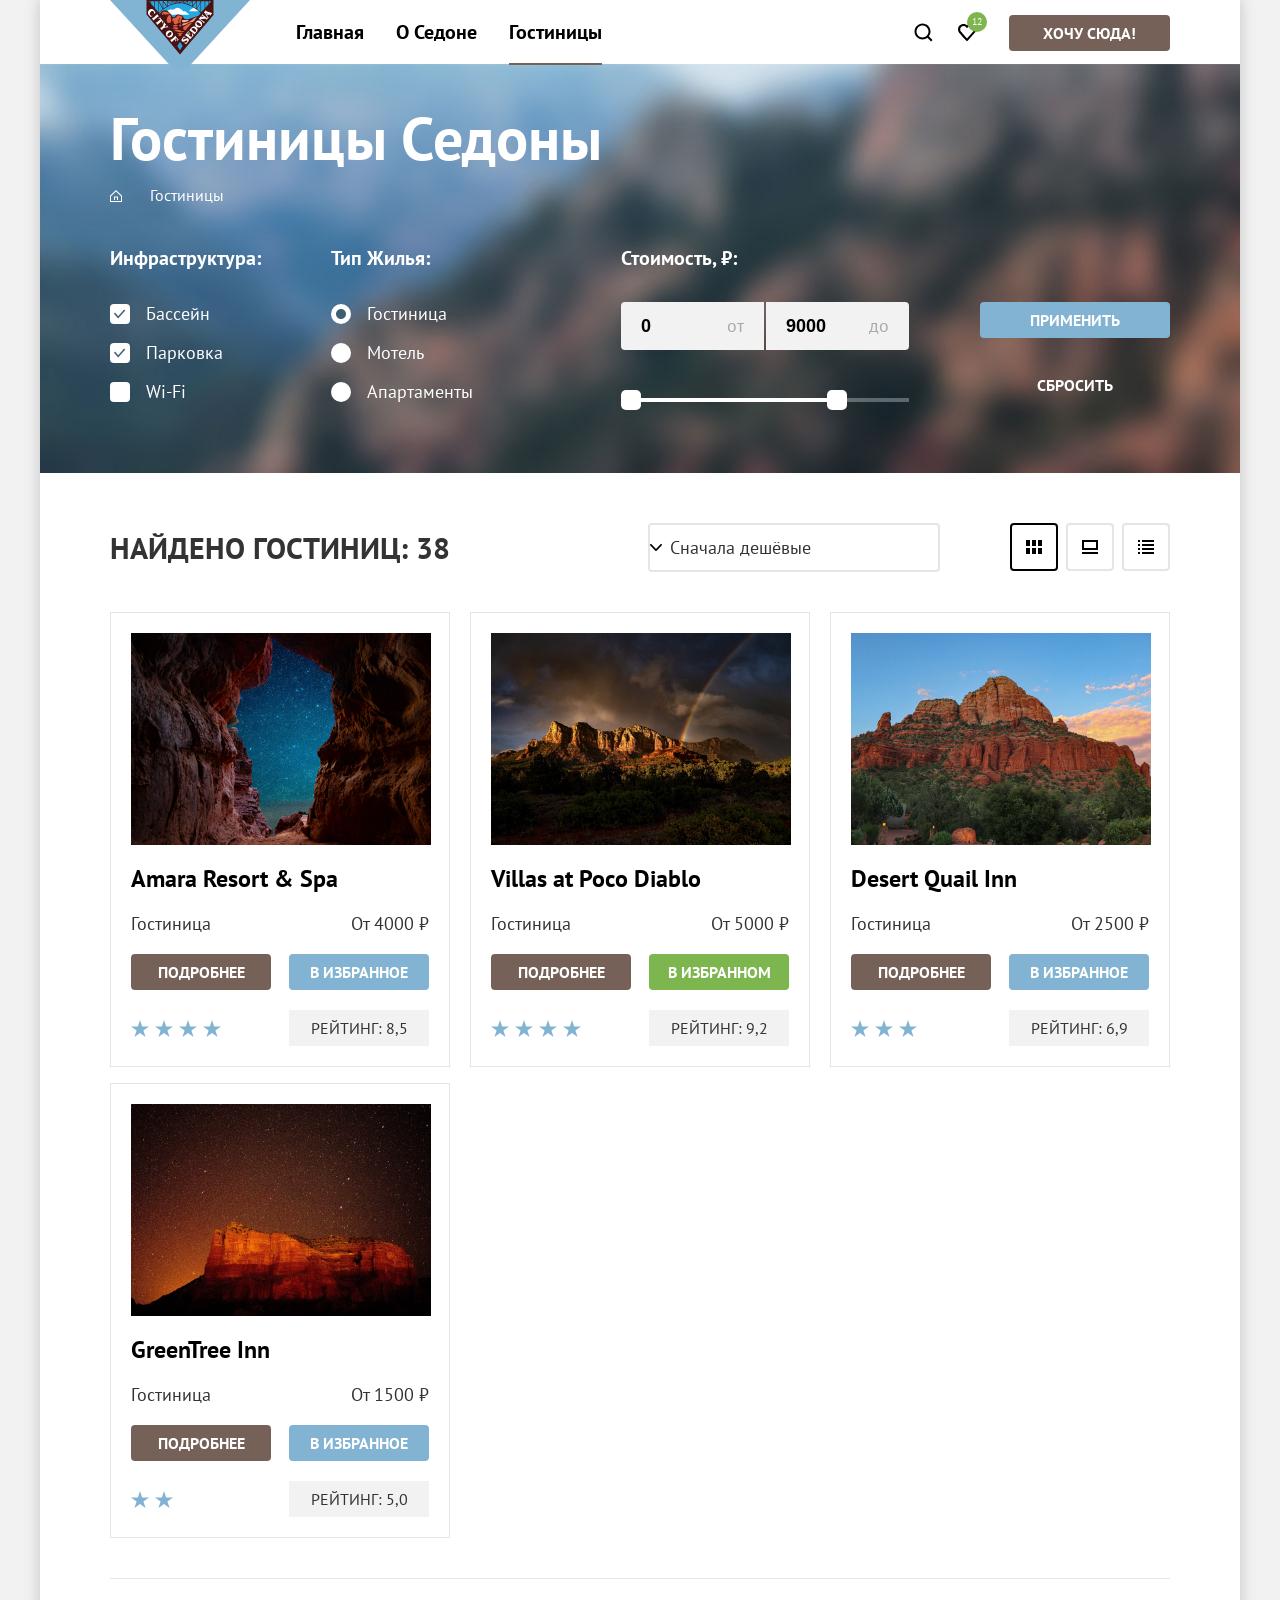
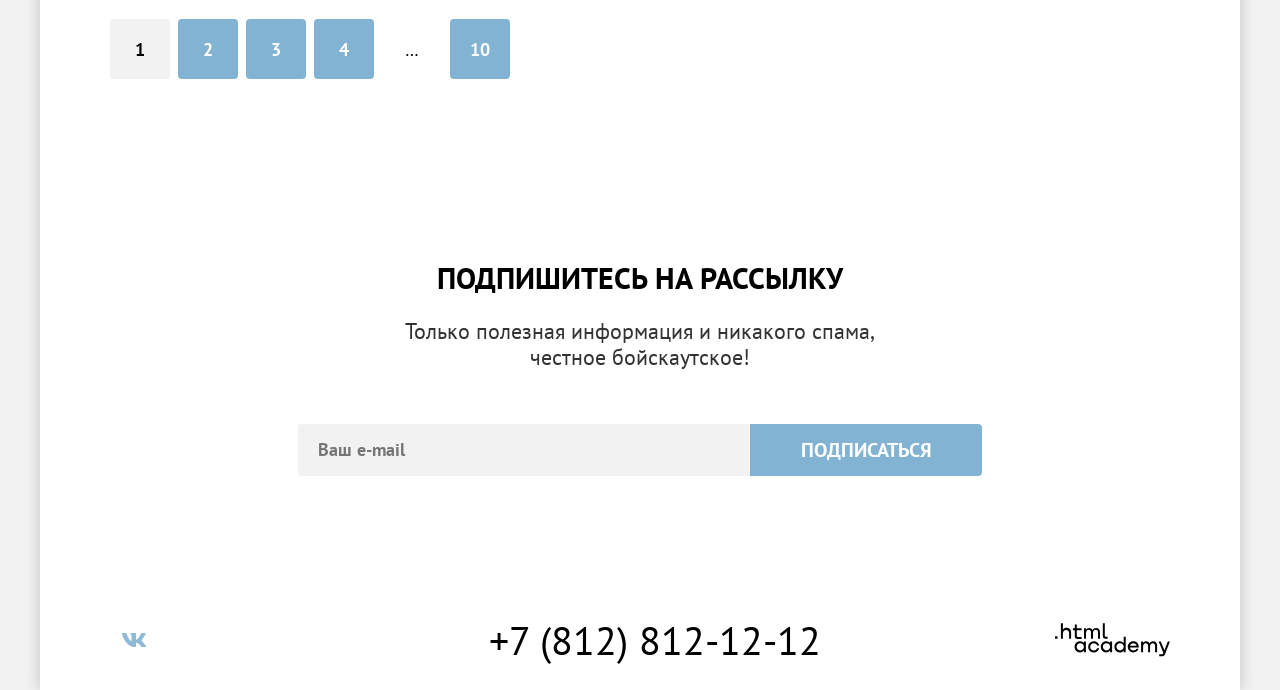
==== commit 9f250e24: "style(footer): improve elements state colors" ====
--- a/catalog.html
+++ b/catalog.html
@@ -371,6 +371,10 @@
           <h2 class="visually-hidden">Разработчик сайта</h2>
           <a class="developer-link" href="https://htmlacademy.ru/intensive/htmlcss" target="_blank"
             rel="noopener noreferrer">
+            <svg class="logo-developer" xmlns="http://www.w3.org/2000/svg" width="115" height="34" aria-hidden="true">
+              <path
+                d="M0 13.26v2.6h2.5v-2.6zm11.6-8.4c-1.6 0-2.8.7-3.6 1.7h-.1V.36h-2v15.5h2v-5.3c0-2.1 1.3-3.6 3.3-3.6 1.8 0 2.9 1.4 2.9 3.2v5.7h2v-6.1c.1-3-1.8-4.9-4.5-4.9m15 .3h-4.8v-3.7h-2v3.8h-1.9v2h1.9v6c0 1.7 1 2.7 2.7 2.7h4.1v-2h-3.7c-.7 0-1.1-.4-1.1-1.1v-5.7h4.8zm14.5-.2c-1.6 0-2.9.8-3.5 2.1h-.1c-.6-1.2-1.8-2.1-3.4-2.1-1.4 0-2.5.8-3.1 1.8h-.1v-1.6H29v10.6h2v-5.4c0-2 1-3.5 2.6-3.5 1.5 0 2.4 1 2.4 2.6v6.3h2v-5.6c0-2.4 1.4-3.3 2.6-3.3 1.5 0 2.4 1 2.4 2.6v6.3h2v-6.5c.1-2.5-1.4-4.3-3.9-4.3m6.7 8.1c0 1.7 1 2.7 2.8 2.7h2v-2h-1.7c-.7 0-1.1-.4-1.1-1.1V.36h-2zm-18.9 7c-.9-1.1-2.2-1.8-3.9-1.8-3.1 0-5.4 2.3-5.4 5.6s2.3 5.6 5.4 5.6c1.8 0 3-.8 3.8-1.9h.1v1.6h2v-10.6h-2zm-3.6 7.4c-2.2 0-3.6-1.6-3.6-3.6s1.4-3.6 3.6-3.6 3.6 1.6 3.6 3.6c0 1.9-1.4 3.6-3.6 3.6m18.9-5.1c-.5-2.4-2.6-4.1-5.4-4.1a5.4 5.4 0 0 0-5.6 5.6c0 3.1 2.2 5.6 5.6 5.6 2.8 0 4.9-1.8 5.4-4.2h-2.1a3.4 3.4 0 0 1-3.3 2.3c-2.2 0-3.6-1.6-3.6-3.6s1.4-3.6 3.6-3.6c1.6 0 2.8 1 3.3 2.2h2.1zm10.9-2.3c-.9-1.1-2.2-1.8-3.9-1.8-3.1 0-5.4 2.3-5.4 5.6s2.3 5.6 5.4 5.6c1.8 0 3-.8 3.8-1.9h.1v1.6h2v-10.6h-2zm-3.6 7.4c-2.2 0-3.6-1.6-3.6-3.6s1.4-3.6 3.6-3.6 3.6 1.6 3.6 3.6c0 1.9-1.5 3.6-3.6 3.6m17.2-7.3c-.9-1.1-2.2-1.9-3.9-1.9-3.1 0-5.4 2.3-5.4 5.6s2.2 5.6 5.4 5.6c1.7 0 3-.8 3.8-1.8h.1v1.5h2v-15.4h-2zm-3.6 7.3c-2.2 0-3.6-1.6-3.6-3.6s1.4-3.6 3.6-3.6 3.6 1.6 3.6 3.6c-.1 2-1.5 3.6-3.6 3.6m13.2-9.2c-3.3 0-5.5 2.5-5.5 5.6 0 3 2.1 5.6 5.5 5.6 2.5 0 4.5-1.3 5.2-3.6h-2.1c-.5 1-1.6 1.6-3 1.6-1.9 0-3.3-1.3-3.4-2.9h8.8c.2-3.6-2-6.3-5.5-6.3m0 1.9c1.7 0 3 1 3.3 2.6h-6.5c.3-1.5 1.5-2.6 3.2-2.6m19.9-1.9c-1.6 0-2.9.8-3.6 2h-.1c-.6-1.2-1.8-2-3.4-2-1.4 0-2.5.7-3.1 1.8v-1.5h-1.9v10.6h2v-5.4c0-2 1-3.4 2.6-3.5 1.5 0 2.4 1 2.4 2.6v6.3h2v-5.6c0-2.4 1.4-3.3 2.6-3.3 1.5 0 2.4 1 2.4 2.6v6.3h2v-6.5c.1-2.6-1.4-4.4-3.9-4.4m11.2 9.1-3.6-8.9h-2.2l4.8 11.6c-.3.9-.7 1.2-1.7 1.2h-2.5v2h2.5c1.8 0 2.8-.8 3.5-2.6l4.7-12.2h-2.1z" />
+            </svg>
             <span class="visually-hidden">HTML Academy</span>
           </a>
         </section>
--- a/styles/styles.css
+++ b/styles/styles.css
@@ -1074,6 +1074,16 @@
   background-repeat: no-repeat;
   background-position: center;
   background-size: auto;
+  opacity: 90%;
+}
+
+.socials-link:not(:disabled):hover,
+.socials-link:not(:disabled):focus {
+  opacity: 100%;
+}
+
+.socials-link:not(:disabled):active {
+  opacity: 50%;
 }
 
 .socials-vkontakte {
@@ -1094,14 +1104,32 @@
   text-transform: uppercase;
 }
 
+.phone-link:hover,
+.phone-link:focus-visible,
+.phone-link:active {
+  color: #756157;
+}
+
+.phone-link:active {
+  opacity: 0.3;
+}
+
 .developer-link {
   display: flex;
-  width: 115px;
-  height: 33px;
-  background-image: url("../images/logos/htmlacademy.svg");
-  background-repeat: no-repeat;
-  background-position: center;
-  background-size: auto;
+}
+
+.logo-developer {
+  fill: #000000;
+}
+
+.logo-developer:hover,
+.logo-developer:focus-visible,
+.logo-developer:active {
+  fill: #756157;
+}
+
+.logo-developer:active {
+  opacity: 0.3;
 }
 
 /* Button Styles */
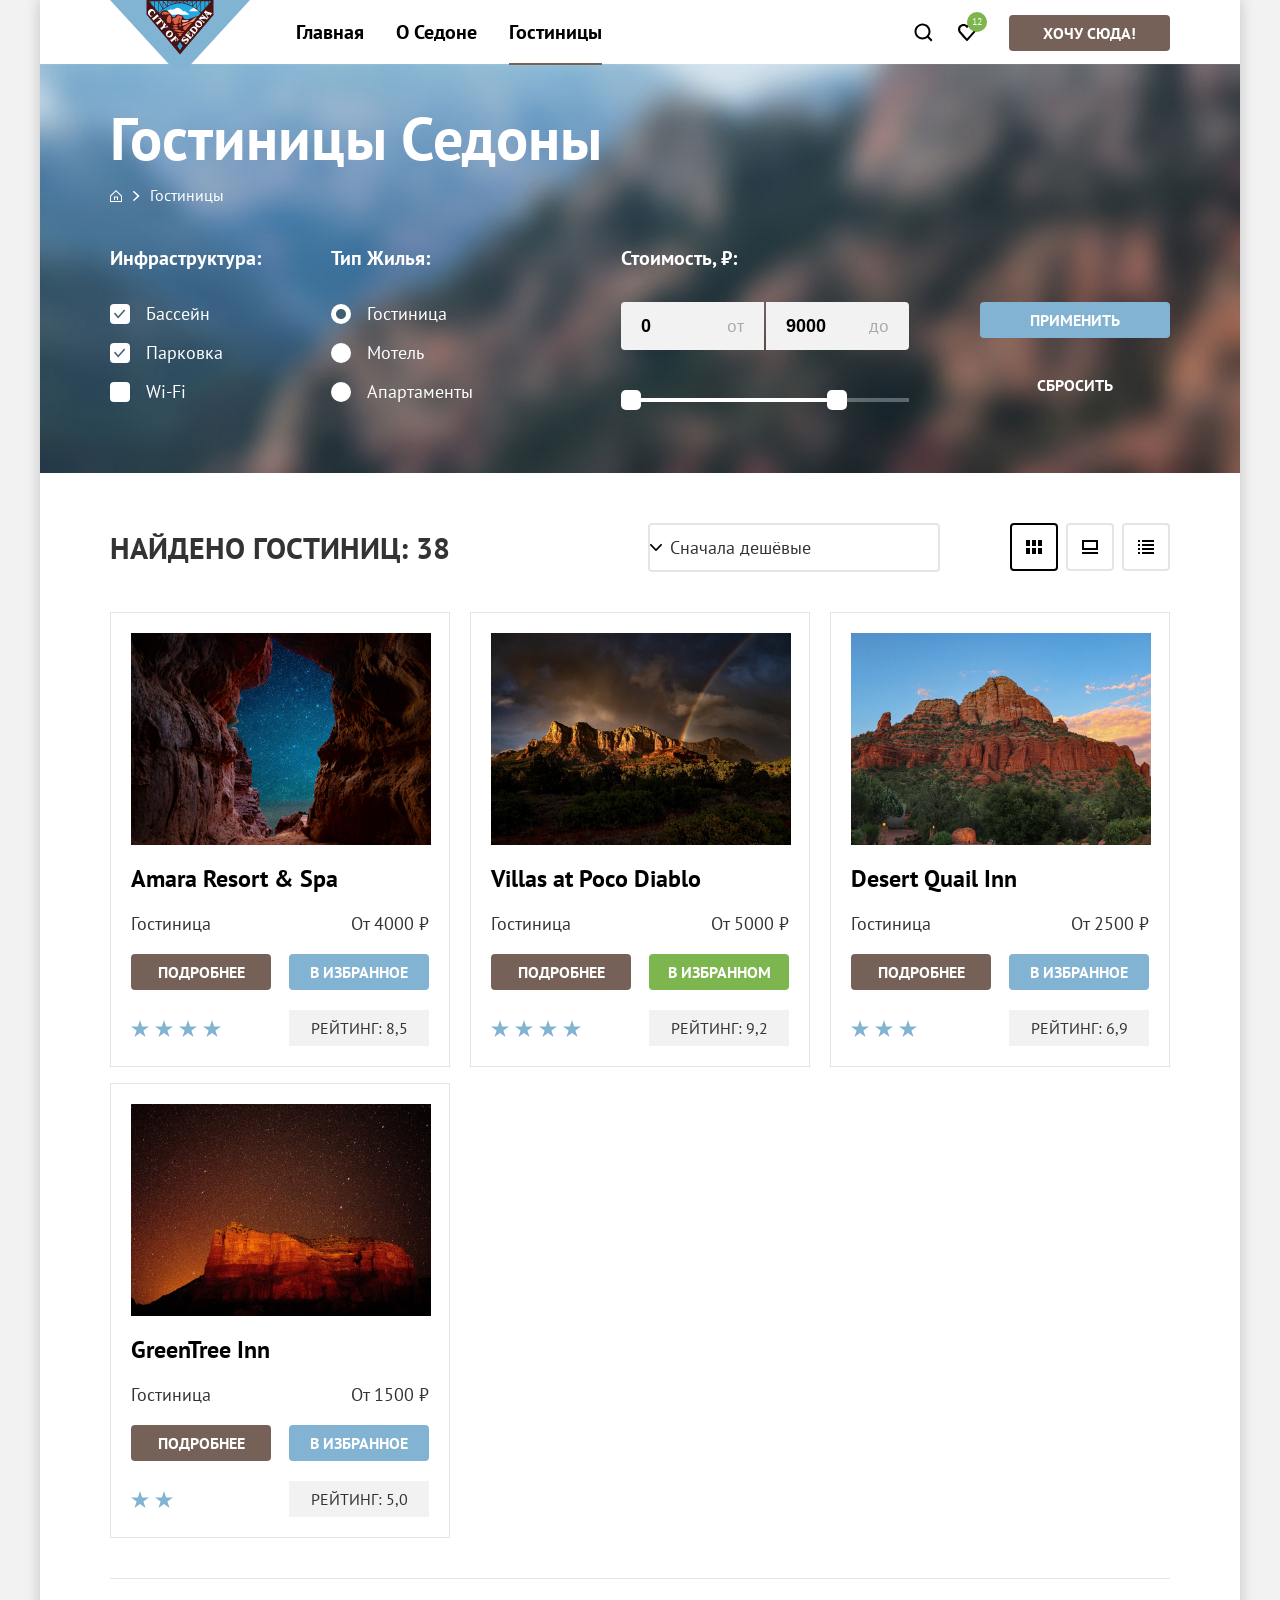
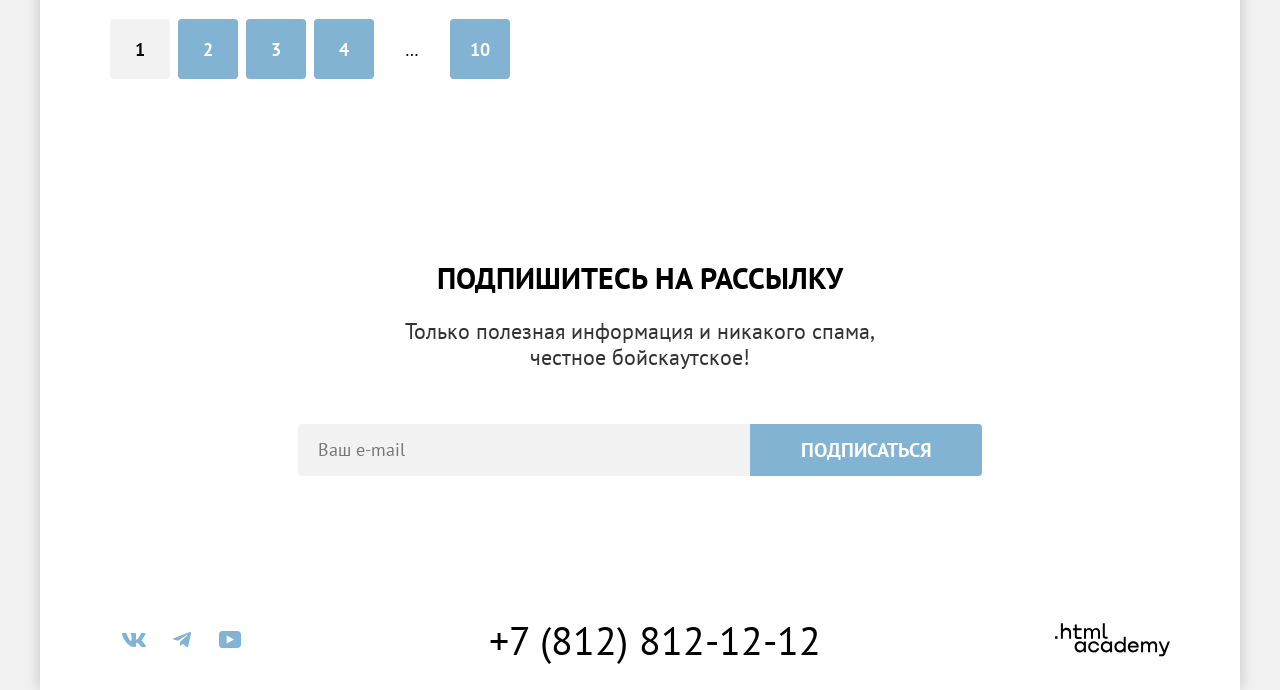
==== commit 381cd1a1: "style: improve visuals according to Figma design" ====
--- a/catalog.html
+++ b/catalog.html
@@ -31,12 +31,12 @@
           </ul>
           <ul class="navigation-controls-list">
             <li class="navigation-controls-item">
-              <a class="navigation-controls-link search" href="#">
+              <a class="navigation-controls-link icon-link search" href="#">
                 <span class="visually-hidden">Поиск</span>
               </a>
             </li>
             <li class="navigation-controls-item">
-              <a class="navigation-controls-link favorites" href="#">
+              <a class="navigation-controls-link icon-link favorites" href="#">
                 <span class="visually-hidden">Отелей в избранном:</span>
                 <span class="icon-favorites-badge">12</span>
               </a>
@@ -56,12 +56,12 @@
           <h1 class="catalog-title">Гостиницы Седоны</h1>
 
           <ul class="breadcrumbs-list">
-            <li class="breadcrumbs-item icon-home">
-              <a class="breadcrumbs-link" href="index.html">
+            <li class="breadcrumbs-item">
+              <a class="breadcrumbs-link icon-home" href="index.html">
                 <span class="visually-hidden">Главная</span>
               </a>
             </li>
-            <li class="breadcrumbs-item">
+            <li class="breadcrumbs-item icon-arrow">
               <a class="breadcrumbs-link current" aria-current="page">Гостиницы</a>
             </li>
           </ul>
@@ -167,17 +167,17 @@
                 <option value="high-rating">Сначала высокого рейтинга</option>
               </select>
               <ul class="result-view-list">
-                <li class="result-view-item">
+                <li>
                   <a href="catalog.html?view=tile" title="Вид плиткой" class="result-view-button icon-tile selected">
                     <span class="visually-hidden">Вид плиткой</span>
                   </a>
                 </li>
-                <li class="result-view-item">
+                <li>
                   <a href="catalog.html?view=card" title="Вид карточками" class="result-view-button icon-card">
                     <span class="visually-hidden">Вид карточками</span>
                   </a>
                 </li>
-                <li class="result-view-item">
+                <li>
                   <a href="catalog.html?view=list" title="Вид списком" class="result-view-button icon-list">
                     <span class="visually-hidden">Вид списком</span>
                   </a>
@@ -342,20 +342,34 @@
           <h2 class="visually-hidden">Социальные сети</h2>
           <ul class="socials-list">
             <li class="socials-item">
-              <a class="socials-link socials-vkontakte" href="https://vk.com/htmlacademy" target="_blank"
+              <a class="socials-link" href="https://vk.com/htmlacademy" target="_blank"
                 rel="noopener noreferrer">
+                <svg width="24" height="14" viewBox="0 0 24 14" fill="currentColor" xmlns="http://www.w3.org/2000/svg">
+                  <path fill-rule="evenodd" clip-rule="evenodd"
+                    d="M23.45 0.948C23.616 0.402 23.45 0 22.655 0H20.03C19.362 0 19.054 0.347 18.887 0.73C18.887 0.73 17.552 3.926 15.661 6.002C15.049 6.604 14.771 6.795 14.437 6.795C14.27 6.795 14.019 6.604 14.019 6.057V0.948C14.019 0.292 13.835 0 13.279 0H9.151C8.734 0 8.483 0.304 8.483 0.593C8.483 1.214 9.429 1.358 9.526 3.106V6.904C9.526 7.737 9.373 7.888 9.039 7.888C8.149 7.888 5.984 4.677 4.699 1.003C4.45 0.288 4.198 0 3.527 0H0.9C0.15 0 0 0.347 0 0.73C0 1.412 0.89 4.8 4.145 9.281C6.315 12.341 9.37 14 12.153 14C13.822 14 14.028 13.632 14.028 12.997V10.684C14.028 9.947 14.186 9.8 14.715 9.8C15.105 9.8 15.772 9.992 17.33 11.467C19.11 13.216 19.403 14 20.405 14H23.03C23.78 14 24.156 13.632 23.94 12.904C23.702 12.18 22.852 11.129 21.725 9.882C21.113 9.172 20.195 8.407 19.916 8.024C19.527 7.533 19.638 7.314 19.916 6.877C19.916 6.877 23.116 2.451 23.449 0.948H23.45Z" />
+                </svg>
+
                 <span class="visually-hidden">ВКонтакте</span>
               </a>
             </li>
             <li class="socials-item">
-              <a class="socials-link socials-telegram" href="https://t.me/htmlacademy" target="_blank"
+              <a class="socials-link" href="https://t.me/htmlacademy" target="_blank"
                 rel="noopener noreferrer">
+                <svg width="18" height="16" viewBox="0 0 18 16" fill="currentColor" xmlns="http://www.w3.org/2000/svg">
+                  <path
+                    d="M16.785 0.0992597L0.840489 6.24776C-0.247661 6.68481 -0.241365 7.29184 0.640845 7.56253L4.73445 8.83953L14.2058 2.8637C14.6537 2.59121 15.0629 2.7378 14.7265 3.03636L7.05283 9.96185H7.05103L7.05283 9.96275L6.77045 14.1823C7.18413 14.1823 7.36669 13.9925 7.59871 13.7686L9.58705 11.8351L13.7229 14.89C14.4855 15.31 15.0332 15.0941 15.2229 14.1841L17.9379 1.38885C18.2158 0.274623 17.5126 -0.229883 16.785 0.0992597Z" />
+                </svg>
+
                 <span class="visually-hidden">Telegram</span>
               </a>
             </li>
             <li class="socials-item">
-              <a class="socials-link socials-youtube" href="https://www.youtube.com/user/htmlacademyru" target="_blank"
+              <a class="socials-link" href="https://www.youtube.com/user/htmlacademyru" target="_blank"
                 rel="noopener noreferrer">
+                <svg width="22" height="17" viewBox="0 0 22 17" fill="currentColor" xmlns="http://www.w3.org/2000/svg">
+                  <path
+                    d="M18.607 0H3.17413C1.31343 0 0 1.59375 0 3.4V13.4937C0 15.4062 1.31343 17 3.17413 17H18.8259C20.4677 17 22 15.4062 22 13.6V3.4C21.7811 1.59375 20.4677 0 18.607 0ZM7.66169 12.5375V4.4625L14.995 8.5L7.66169 12.5375Z" />
+                </svg>
                 <span class="visually-hidden">YouTube</span>
               </a>
             </li>
--- a/styles/styles.css
+++ b/styles/styles.css
@@ -96,6 +96,18 @@
   padding: 0 70px;
 }
 
+.page-header .logo:hover {
+  opacity: 0.9;
+}
+
+.page-header .logo:focus-visible {
+  outline: 2px solid #68a2ca;
+}
+
+.page-header .logo:active {
+  opacity: 0.7;
+}
+
 .navigation {
   display: flex;
   width: 100%;
@@ -134,6 +146,30 @@
   bottom: 0;
   height: 2px;
   background: #756257;
+}
+
+.navigation-menu-link:not(.current):hover {
+  opacity: 0.6;
+}
+
+.navigation-menu-link:focus-visible {
+  outline: 2px solid #68a2ca;
+  border: none;
+}
+
+.navigation-menu-link:not(.current):active {
+  opacity: 0.3;
+}
+
+.icon-link:hover,
+.icon-link:focus-visible,
+.icon-link:active {
+  opacity: 0.6;
+}
+
+.icon-link:focus-visible {
+  outline: 2px solid #68a2ca;
+  border: none;
 }
 
 .search {
@@ -256,7 +292,7 @@
   display: flex;
 }
 
-.subscribe-input {
+.subscribe-input.input-text {
   font-family: "PT Sans", "Arial", sans-serif;
   font-weight: 400;
   font-size: 18px;
@@ -427,7 +463,6 @@
   top: 64px;
   right: 50px;
   border: none;
-  background-color: #f2f2f2;
   background-image: url("../images/icons/close.svg");
   background-repeat: no-repeat;
   background-position: center;
@@ -466,7 +501,6 @@
 
 .search-dialog-input {
   height: 48px;
-  background-color: #f2f2f2;
   border: none;
   font-weight: 700;
   font-size: 18px;
@@ -549,6 +583,7 @@
   display: inline-block;
   border-radius: 50%;
   position: relative;
+  cursor: help;
 }
 
 .children-tooltip {
@@ -629,19 +664,31 @@
   margin-bottom: 40px;
 }
 
+.breadcrumbs-item {
+  color: #ffffff;
+}
+
+.breadcrumbs-item:hover {
+  opacity: 0.6;
+}
+
+.breadcrumbs-item:active {
+  opacity: 0.3;
+}
+
 .breadcrumbs-item:not(:first-child) {
-  padding: 0 28px;
-}
-
-/* .breadcrumbs-item:last-child::after {
-  content: "";
-  display: block;
-  position: absolute;
-  top: 4px;
-  right: -15px;
+  padding-left: 28px;
+}
+
+.breadcrumbs-item.icon-arrow {
+  background-image: url("../images/icons/arrow-right.svg");
+  background-repeat: no-repeat;
+  background-position: center;
+  background-size: auto;
   width: 8px;
   height: 21px;
-} */
+  opacity: 1;
+}
 
 .breadcrumbs-link {
   color: #ffffff;
@@ -651,9 +698,13 @@
   display: flex;
   background-image: url("../images/icons/home.svg");
   background-repeat: no-repeat;
-  background-size: auto;
   width: 12px;
   height: 12px;
+}
+
+.icon-home:focus-visible {
+  outline: 2px solid #68a2ca;
+  border: none;
 }
 
 .filter-form {
@@ -777,7 +828,7 @@
   top: 40px;
 }
 
-.range-button:hover{
+.range-button:hover {
   background-color: #e5e5e5;
 }
 
@@ -787,7 +838,7 @@
 }
 
 .range-button.button-max {
-  left: 206px
+  left: 206px;
 }
 
 .price-min,
@@ -844,10 +895,28 @@
 }
 
 .reset.button {
+  box-sizing: border-box;
   background-color: transparent;
-  padding-left: 57.5px;
-  padding-right: 57.5px;
+  width: 191px;
+  height: 36px;
   margin-top: auto;
+  border: none;
+}
+
+.reset.button:hover {
+  opacity: 0.6;
+}
+
+.reset.button:focus-visible {
+  outline: 2px solid #83b3d3;
+}
+
+.reset.button:active {
+  opacity: 0.3;
+}
+
+.reset-button:disabled {
+  opacity: 0.1;
 }
 
 /* Catalog Items (Filter Results) */
@@ -891,6 +960,20 @@
   cursor: pointer;
 }
 
+.result-sort:hover {
+  border: 2px solid #68a2ca;
+}
+
+.result-sort:focus-visible {
+  border: 2px solid #68a2ca;
+  outline: none;
+}
+
+.result-sort:disabled {
+  color: #000000;
+  opacity: 0.3;
+}
+
 .result-list {
   display: flex;
   flex-wrap: wrap;
@@ -966,6 +1049,16 @@
   border-color: #000000;
 }
 
+.result-view-button:hover,
+.result-view-button:active {
+  border-color: #000000;
+}
+
+.result-view-button:focus-visible {
+  border: 2px solid #68a2ca;
+  outline: none;
+}
+
 .icon-tile {
   background: url("../images/icons/tile.svg") no-repeat center;
 }
@@ -1069,33 +1162,26 @@
 
 .socials-link {
   display: flex;
+  justify-content: center;
+  align-items: center;
   width: 48px;
   height: 40px;
-  background-repeat: no-repeat;
-  background-position: center;
-  background-size: auto;
-  opacity: 90%;
-}
-
-.socials-link:not(:disabled):hover,
-.socials-link:not(:disabled):focus {
-  opacity: 100%;
-}
-
-.socials-link:not(:disabled):active {
-  opacity: 50%;
-}
-
-.socials-vkontakte {
-  background-image: url("../images/icons/vkontakte.svg");
-}
-
-.socials-telegram {
-  background-image: url("../images/icons/telegram.svg");
-}
-
-.socials-youtube {
-  background-image: url("../images/icons/youtube.svg");
+  color: #83b3d3;
+}
+
+.socials-link:hover,
+.socials-link:focus-visible,
+.socials-link:active {
+  color: #68a2ca;
+  outline: none;
+}
+
+.socials-link:focus-visible {
+  outline: none;
+}
+
+.socials-link:active {
+  opacity: 0.3;
 }
 
 .phone-link {
@@ -1110,6 +1196,10 @@
   color: #756157;
 }
 
+.phone-link:focus-visible {
+  outline: none;
+}
+
 .phone-link:active {
   opacity: 0.3;
 }
@@ -1128,35 +1218,68 @@
   fill: #756157;
 }
 
+.developer-link:focus-visible {
+  opacity: 0.7;
+  outline: none;
+}
+
+.logo-developer:focus-visible {
+  outline: none;
+}
+
 .logo-developer:active {
   opacity: 0.3;
 }
 
 /* Button Styles */
+
 .blue-button {
   background-color: #82b3d3;
   color: white;
 }
 
-.blue-button:not(:disabled):hover,
-.blue-button:not(:disabled):focus,
-.search-dialog-submit:not(:disabled):active {
+.grey-button {
+  background-color: #f2f2f2;
+}
+
+.blue-button:hover,
+.blue-button:focus-visible,
+.search-dialog-submit:active {
   background-color: #68a2ca;
 }
 
-.brown-button:not(:disabled):hover,
-.brown-button:not(:disabled):focus {
+.brown-button:hover,
+.brown-button:focus-visible {
   background-color: #615048;
 }
 
-.green-button:not(:disabled):hover,
-.green-button:not(:disabled):focus {
+.green-button:hover,
+.green-button:focus-visible {
   background-color: #6c9e42;
 }
 
-.blue-button:not(:disabled):active,
-.brown-button:not(:disabled):active,
-.green-button:not(:disabled):active {
+.grey-button:hover {
+  background-color: #e5e5e5;
+}
+
+.blue-button:focus-visible,
+.brown-button:focus-visible,
+.green-button:focus-visible {
+  outline: none;
+}
+
+.grey-button:focus-visible {
+  background-color: #e5e5e5;
+  outline: solid 3px #83b3d3;
+}
+
+.grey-button:active {
+  opacity: 0.8;
+}
+
+.blue-button:active,
+.brown-button:active,
+.green-button:active {
   color: rgba(255, 255, 255, 0.3);
 }
 
@@ -1168,6 +1291,7 @@
 }
 
 /* Input Styles */
+
 .input-text {
   background-color: #f2f2f2;
   border: none;
@@ -1191,6 +1315,7 @@
 }
 
 /* Chrome, Safari, Edge, Opera */
+
 .input-number::-webkit-outer-spin-button,
 .input-number::-webkit-inner-spin-button {
   -webkit-appearance: none;
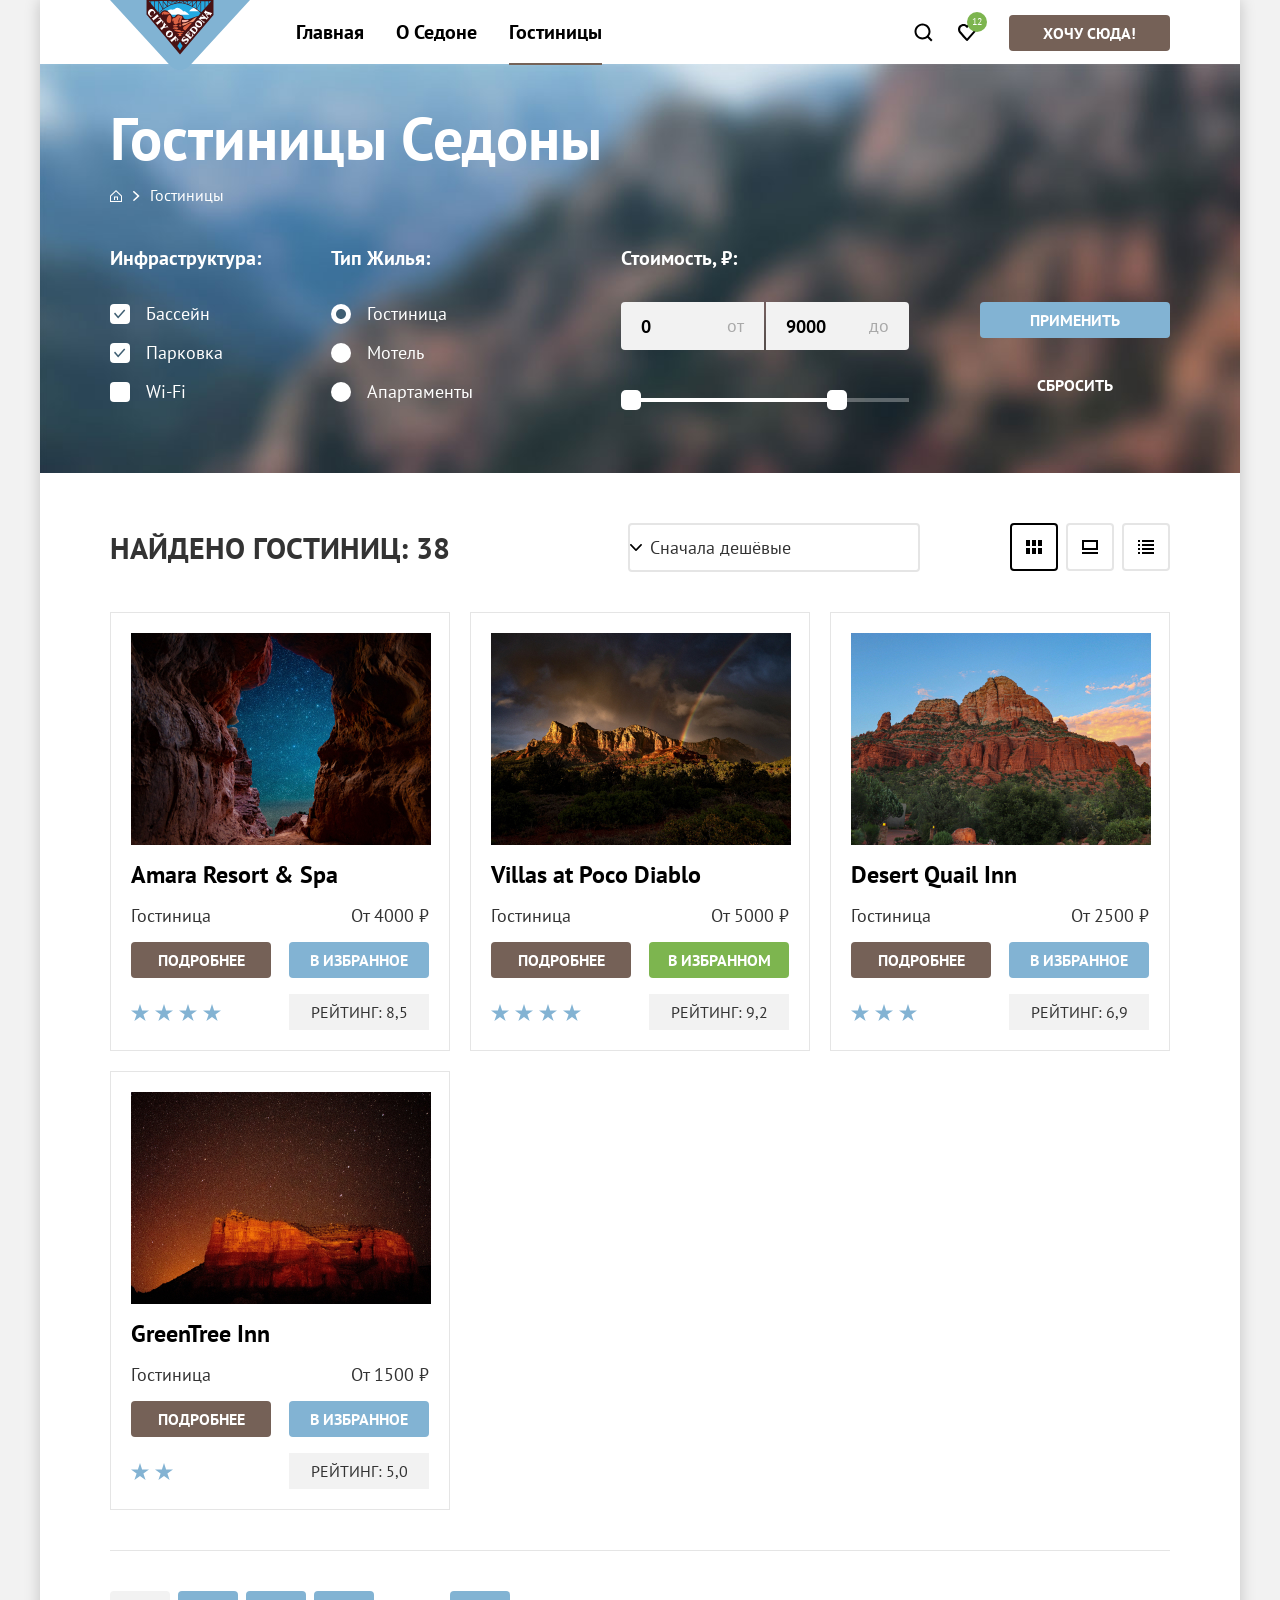
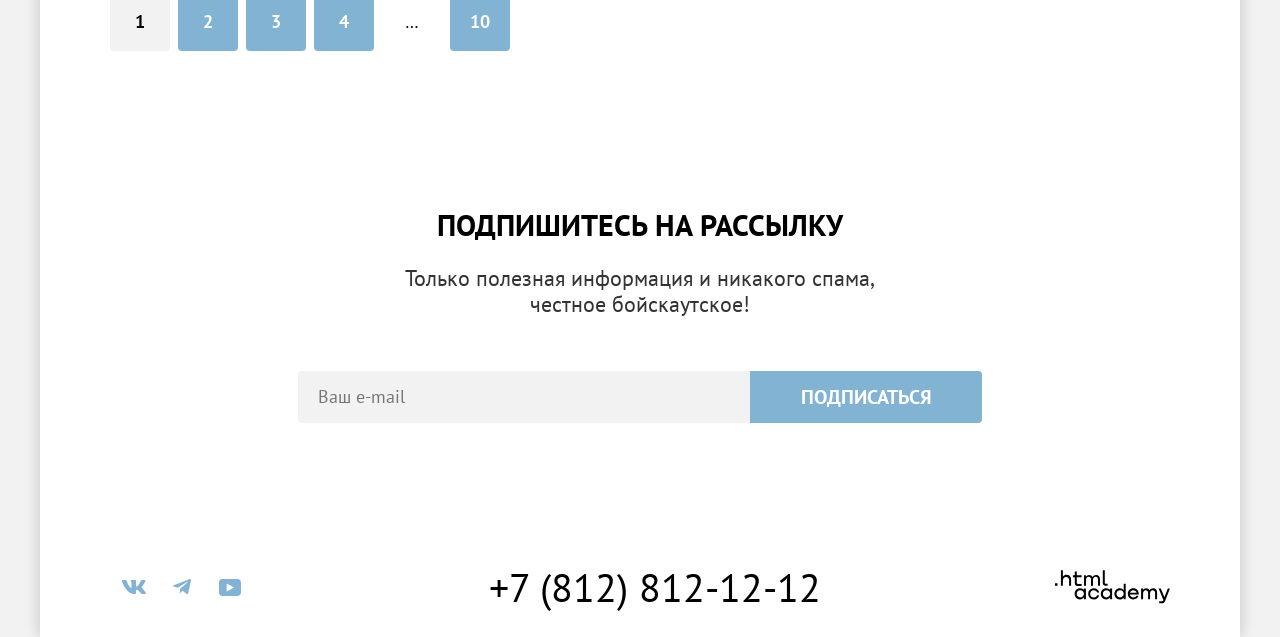
==== commit a587fb28: "fix(catalog-filters): restore font and an id attribute for prices-input" ====
--- a/catalog.html
+++ b/catalog.html
@@ -127,13 +127,13 @@
                       <label class="control range-label" for="price-min">
                         от
                       </label>
-                      <input type="number" name="price-min" min="0" value="0" class="price-min input-text input-number">
+                      <input class="price-min input-text input-number" id="price-min" type="number" name="price-min" min="0" value="0">
                     </li>
                     <li class="filter-item range-input-container">
                       <label class="control range-label" for="price-max">
                         до
                       </label>
-                      <input type="number" name="price-max" value="9000" class="price-max input-text input-number">
+                      <input class="price-max input-text input-number" id="price-max" type="number" name="price-max" value="9000">
                     </li>
                     <li class="filter-slider-control">
                       <div class="range-background"></div>
--- a/styles/styles.css
+++ b/styles/styles.css
@@ -235,6 +235,10 @@
 
 /* Message */
 
+.message.invitation-section {
+  height: 246px;
+}
+
 .message {
   text-align: center;
 }
@@ -245,6 +249,7 @@
   font-weight: 700;
   font-size: 30px;
   line-height: 36px;
+  margin: 0;
   margin-bottom: 20px;
 }
 
@@ -930,14 +935,26 @@
 
 .result-settings-wrapper {
   display: flex;
+  flex-wrap: wrap;
+  gap: 20px;
   width: 100%;
-  height: 49px;
+  min-height: 49px;
   justify-content: space-between;
   align-items: center;
 }
 
+.result-title {
+  font-size: 30px;
+  font-weight: 700;
+  line-height: 36px;
+  margin: 0;
+  text-transform: uppercase;
+}
+
 .result-settings {
   display: flex;
+  flex-wrap: wrap;
+  gap: 20px;
 }
 
 .result-sort {
@@ -949,6 +966,7 @@
   border: 2px solid #e5e5e5;
   border-radius: 4px;
   padding: 0 20px;
+  margin-right: 70px;
   width: 292px;
   height: 49px;
   appearance: none;
@@ -974,20 +992,61 @@
   opacity: 0.3;
 }
 
+.result-view-list {
+  display: flex;
+  gap: 8px;
+}
+
+.result-view-button {
+  width: 48px;
+  height: 48px;
+  display: flex;
+  justify-content: center;
+  align-items: center;
+  border: solid 2px #e5e5e5;
+  border-radius: 4px;
+}
+
+.result-view-button.selected {
+  border-color: #000000;
+}
+
+.result-view-button:hover,
+.result-view-button:active {
+  border-color: #000000;
+}
+
+.result-view-button:focus-visible {
+  border: 2px solid #68a2ca;
+  outline: none;
+}
+
+.icon-tile {
+  background: url("../images/icons/tile.svg") no-repeat center;
+}
+
+.icon-card {
+  background: url("../images/icons/card.svg") no-repeat center;
+}
+
+.icon-list {
+  background: url("../images/icons/list.svg") no-repeat center;
+}
+
 .result-list {
   display: flex;
   flex-wrap: wrap;
-  justify-content: space-between;
-  gap: 16px;
+  gap: 20px;
 }
 
 .result-item {
   display: flex;
   flex-direction: column;
+  box-sizing: border-box;
   width: 340px;
   border: solid 1px #e5e5e5;
   padding: 20px;
-  gap: 20px;
+  gap: 16px;
 }
 
 .item-name {
@@ -1002,17 +1061,10 @@
 .item-controls,
 .item-rating {
   display: flex;
+  flex-wrap: wrap;
   justify-content: space-between;
   align-items: center;
   width: 100%;
-}
-
-.result-title {
-  font-size: 30px;
-  font-weight: 700;
-  line-height: 36px;
-  margin: 0;
-  text-transform: uppercase;
 }
 
 .rating-stars {
@@ -1029,48 +1081,6 @@
   display: inline-block;
 }
 
-.result-view-list {
-  display: flex;
-  margin-left: 70px;
-  gap: 8px;
-}
-
-.result-view-button {
-  width: 48px;
-  height: 48px;
-  display: flex;
-  justify-content: center;
-  align-items: center;
-  border: solid 2px #e5e5e5;
-  border-radius: 4px;
-}
-
-.result-view-button.selected {
-  border-color: #000000;
-}
-
-.result-view-button:hover,
-.result-view-button:active {
-  border-color: #000000;
-}
-
-.result-view-button:focus-visible {
-  border: 2px solid #68a2ca;
-  outline: none;
-}
-
-.icon-tile {
-  background: url("../images/icons/tile.svg") no-repeat center;
-}
-
-.icon-card {
-  background: url("../images/icons/card.svg") no-repeat center;
-}
-
-.icon-list {
-  background: url("../images/icons/list.svg") no-repeat center;
-}
-
 .details.button,
 .favorite.button,
 .rating-text {
@@ -1079,10 +1089,6 @@
   width: 140px;
 }
 
-.favorite.button.is-added {
-  background-color: #7db54f;
-}
-
 .rating-text {
   text-transform: uppercase;
   background-color: #f2f2f2;
@@ -1242,6 +1248,10 @@
   background-color: #f2f2f2;
 }
 
+.green-button {
+  background-color: #7db54f;
+}
+
 .blue-button:hover,
 .blue-button:focus-visible,
 .search-dialog-submit:active {
@@ -1293,6 +1303,7 @@
 /* Input Styles */
 
 .input-text {
+  font-family: "PT Sans", "Arial", sans-serif;
   background-color: #f2f2f2;
   border: none;
   font-weight: 700;
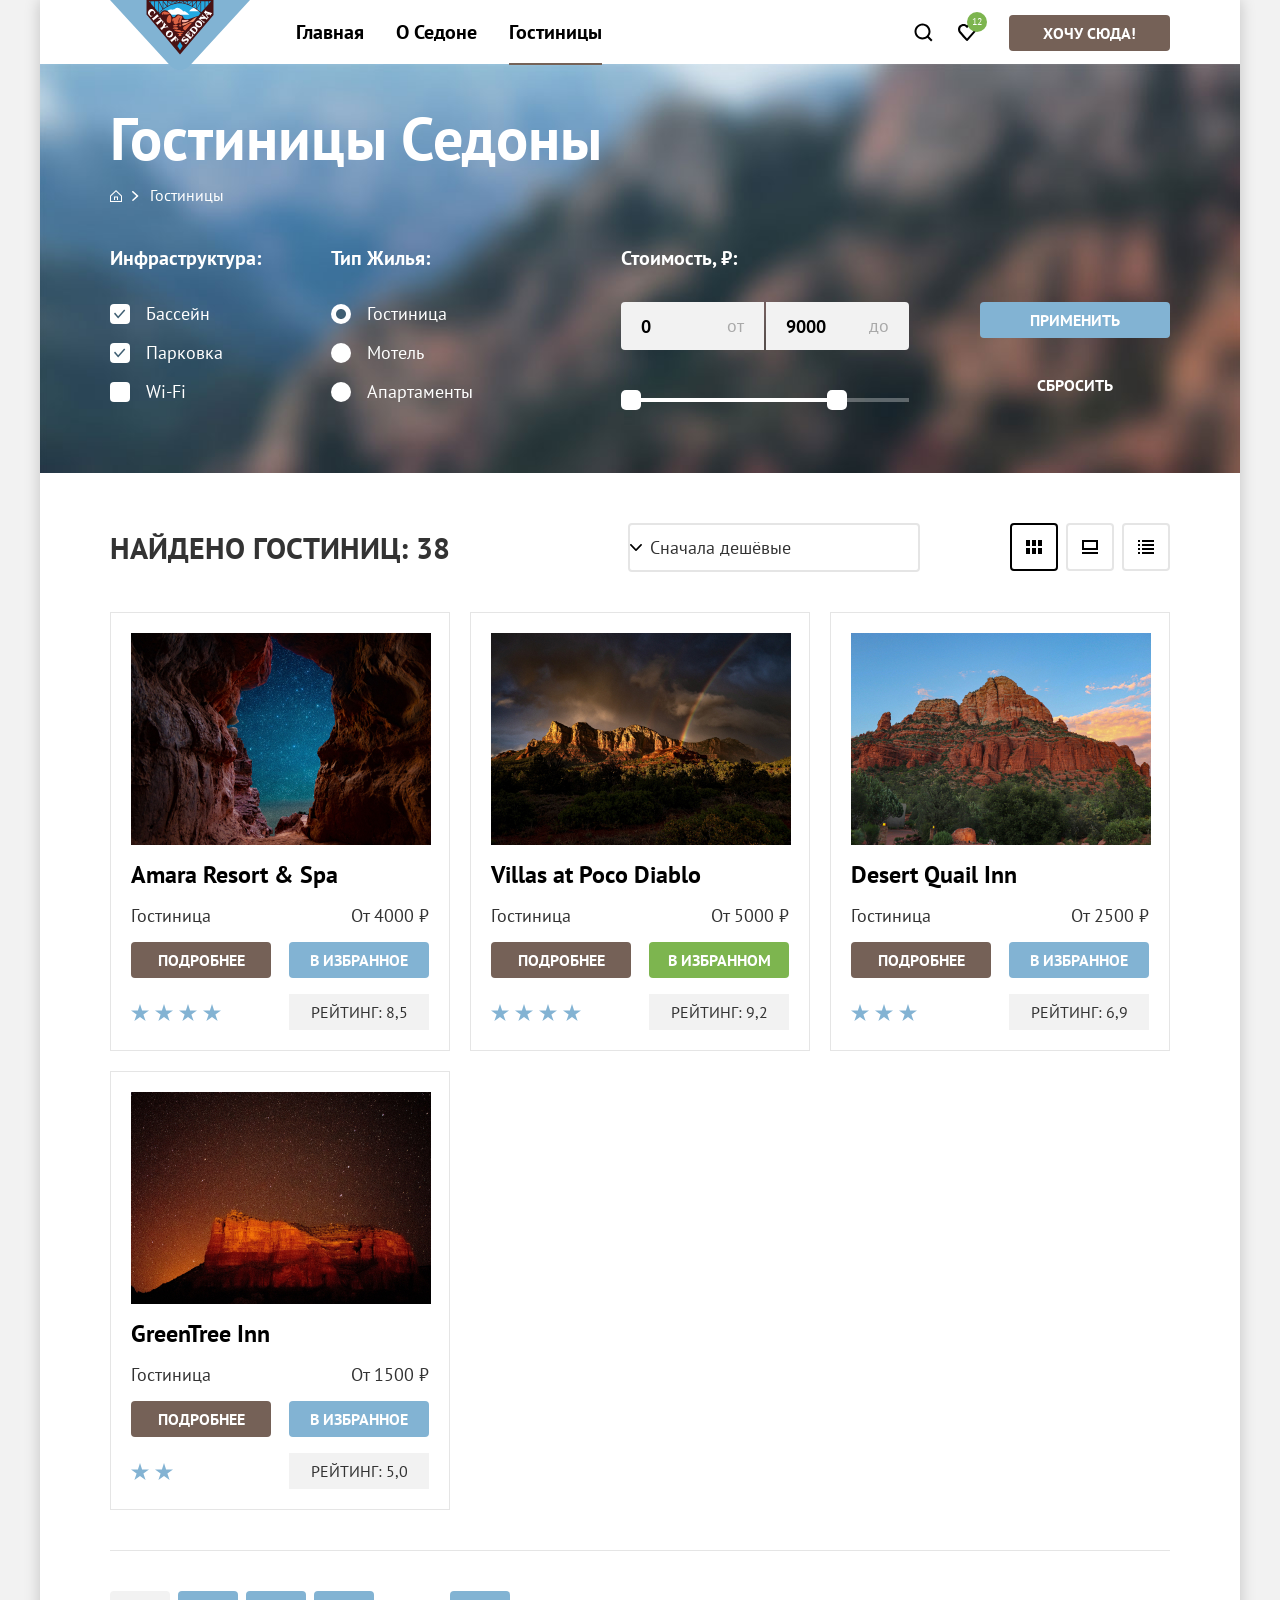
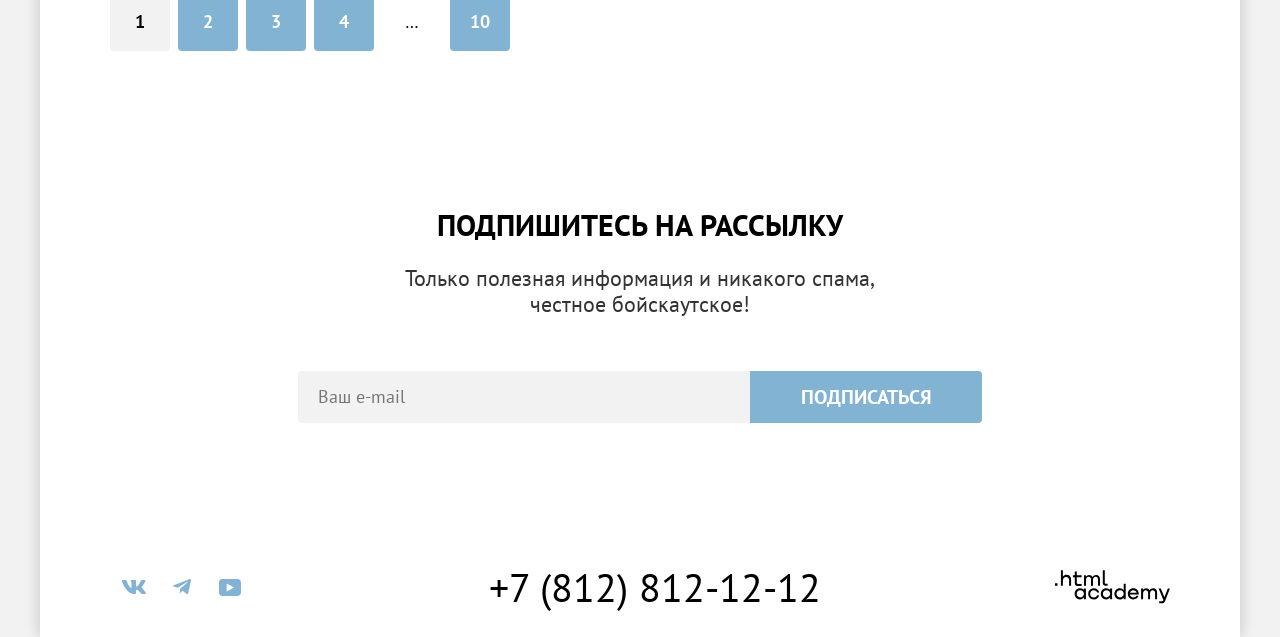
==== commit bb4cef00: "fix: review fixes Reworked advantages block, making pictures a part of list items. Added button type" ====
--- a/catalog.html
+++ b/catalog.html
@@ -61,7 +61,7 @@
                 <span class="visually-hidden">Главная</span>
               </a>
             </li>
-            <li class="breadcrumbs-item icon-arrow">
+            <li class="breadcrumbs-item">
               <a class="breadcrumbs-link current" aria-current="page">Гостиницы</a>
             </li>
           </ul>
--- a/styles/styles.css
+++ b/styles/styles.css
@@ -14,7 +14,9 @@
   font-display: swap;
 }
 
-* {
+*,
+*::before,
+*::after {
   box-sizing: border-box;
 }
 
@@ -55,23 +57,8 @@
   color: #ffffff;
 }
 
-ul {
-  margin: 0;
-  padding: 0;
-  list-style: none;
-}
-
-a {
-  color: #000000;
-  text-decoration: none;
-}
-
-button {
-  border: none;
-  cursor: pointer;
-}
-
 .button {
+  border: none;
   border-radius: 4px;
   padding-top: 8px;
   padding-bottom: 8px;
@@ -84,6 +71,7 @@
   text-align: center;
   vertical-align: middle;
   background-color: #756157;
+  cursor: pointer;
 }
 
 /* Page Header */
@@ -120,6 +108,9 @@
   flex-wrap: wrap;
   justify-content: center;
   align-items: center;
+  margin: 0;
+  padding: 0;
+  list-style: none;
 }
 
 .navigation-menu-item {
@@ -131,6 +122,8 @@
   font-size: 20px;
   line-height: 24px;
   font-weight: 700;
+  color: #000000;
+  text-decoration: none;
 }
 
 .navigation-menu-link {
@@ -332,6 +325,9 @@
   display: grid;
   grid-template-columns: 1fr 1fr 1fr;
   grid-auto-rows: 385px;
+  margin: 0;
+  padding: 0;
+  list-style: none;
 }
 
 .advantages-item {
@@ -356,6 +352,12 @@
   background-color: #82b3d3;
 }
 
+.advantages-picture-container {
+  grid-column: span 3;
+  display: grid;
+  grid-template-columns: 1fr 1fr 1fr;
+}
+
 .advantages-picture {
   grid-column: span 2;
 }
@@ -392,6 +394,10 @@
 
 .services-list {
   display: flex;
+  flex-wrap: wrap;
+  margin: 0;
+  padding: 0;
+  list-style: none;
 }
 
 .services-item {
@@ -400,8 +406,8 @@
   justify-content: flex-end;
   text-align: center;
   width: 400px;
-  height: 385px;
-  padding: 80px 0;
+  min-height: 385px;
+  padding: 80px 85px;
   gap: 30px;
 }
 
@@ -471,6 +477,7 @@
   background-image: url("../images/icons/close.svg");
   background-repeat: no-repeat;
   background-position: center;
+  cursor: pointer;
 }
 
 .search-dialog-form {
@@ -586,6 +593,7 @@
   width: 26px;
   height: 26px;
   display: inline-block;
+  border: none;
   border-radius: 50%;
   position: relative;
   cursor: help;
@@ -666,37 +674,41 @@
   font-weight: 400;
   font-size: 16px;
   line-height: 21px;
+  padding: 0;
+  margin: 0;
   margin-bottom: 40px;
+  list-style: none;
 }
 
 .breadcrumbs-item {
   color: #ffffff;
-}
-
-.breadcrumbs-item:hover {
-  opacity: 0.6;
+  display: flex;
+  align-items: center;
 }
 
 .breadcrumbs-item:active {
   opacity: 0.3;
 }
 
-.breadcrumbs-item:not(:first-child) {
-  padding-left: 28px;
-}
-
-.breadcrumbs-item.icon-arrow {
+.breadcrumbs-item:not(:last-child)::after {
+  content: "";
+  display: block;
+  width: 17px;
+  height: 20px;
   background-image: url("../images/icons/arrow-right.svg");
   background-repeat: no-repeat;
   background-position: center;
-  background-size: auto;
-  width: 8px;
-  height: 21px;
-  opacity: 1;
+  margin-left: 5px;
+  margin-right: 6px;
 }
 
 .breadcrumbs-link {
   color: #ffffff;
+}
+.breadcrumbs-item:not(:last-child) .breadcrumbs-link:hover,
+.breadcrumbs-item:not(:last-child) .breadcrumbs-link:focus-visible {
+  opacity: 0.6;
+  cursor: pointer;
 }
 
 .icon-home {
@@ -738,6 +750,7 @@
   gap: 16px;
   margin: 0;
   padding: 0;
+  list-style: none;
 }
 
 .control {
@@ -762,6 +775,7 @@
   height: 20px;
   margin: 0;
   flex-shrink: 0;
+  cursor: pointer;
 }
 
 .control-input:focus-visible {
@@ -800,6 +814,9 @@
   display: grid;
   grid-template-columns: 1fr 1fr;
   column-gap: 2px;
+  margin: 0;
+  padding: 0;
+  list-style: none;
 }
 
 .filter-slider-control {
@@ -828,16 +845,18 @@
   position: absolute;
   width: 20px;
   height: 20px;
+  border: none;
   border-radius: 5px;
   background-color: #ffffff;
   top: 40px;
+  cursor: pointer;
 }
 
 .range-button:hover {
   background-color: #e5e5e5;
 }
 
-.range-button:focus {
+.range-button:focus-visible {
   background-color: #e5e5e5;
   outline: solid 3px #83b3d3;
 }
@@ -995,6 +1014,9 @@
 .result-view-list {
   display: flex;
   gap: 8px;
+  margin: 0;
+  padding: 0;
+  list-style: none;
 }
 
 .result-view-button {
@@ -1009,6 +1031,7 @@
 
 .result-view-button.selected {
   border-color: #000000;
+  cursor: default;
 }
 
 .result-view-button:hover,
@@ -1037,6 +1060,9 @@
   display: flex;
   flex-wrap: wrap;
   gap: 20px;
+  margin: 0;
+  padding: 0;
+  list-style: none;
 }
 
 .result-item {
@@ -1089,11 +1115,16 @@
   width: 140px;
 }
 
+.details.button {
+  text-decoration: none;
+}
+
 .rating-text {
   text-transform: uppercase;
   background-color: #f2f2f2;
   text-align: center;
   padding: 8px 0;
+  cursor: default;
 }
 
 .result-divider {
@@ -1107,10 +1138,14 @@
 .pagination-list {
   display: flex;
   width: 100%;
+  margin: 0;
+  padding: 0;
+  list-style: none;
+  flex-wrap: wrap;
 }
 
 .pagination-item {
-  width: 60px;
+  min-width: 60px;
   height: 60px;
   font-weight: 700;
 }
@@ -1120,12 +1155,16 @@
 }
 
 .pagination-link {
+  background-color: #82b3d3;
+  color: white;
   width: 100%;
   height: 100%;
+  padding: 0 20px;
   border-radius: 4px;
   display: flex;
   align-items: center;
   justify-content: center;
+  text-decoration: none;
 }
 
 .pagination-link.current {
@@ -1158,6 +1197,9 @@
   display: flex;
   justify-content: center;
   align-items: center;
+  margin: 0;
+  padding: 0;
+  list-style: none;
 }
 
 .socials-item {
@@ -1194,6 +1236,8 @@
   font-size: 40px;
   line-height: 40px;
   text-transform: uppercase;
+  color: #000000;
+  text-decoration: none;
 }
 
 .phone-link:hover,
@@ -1240,16 +1284,22 @@
 /* Button Styles */
 
 .blue-button {
+  border: none;
   background-color: #82b3d3;
   color: white;
+  cursor: pointer;
 }
 
 .grey-button {
+  border: none;
   background-color: #f2f2f2;
+  cursor: pointer;
 }
 
 .green-button {
+  border: none;
   background-color: #7db54f;
+  cursor: pointer;
 }
 
 .blue-button:hover,
